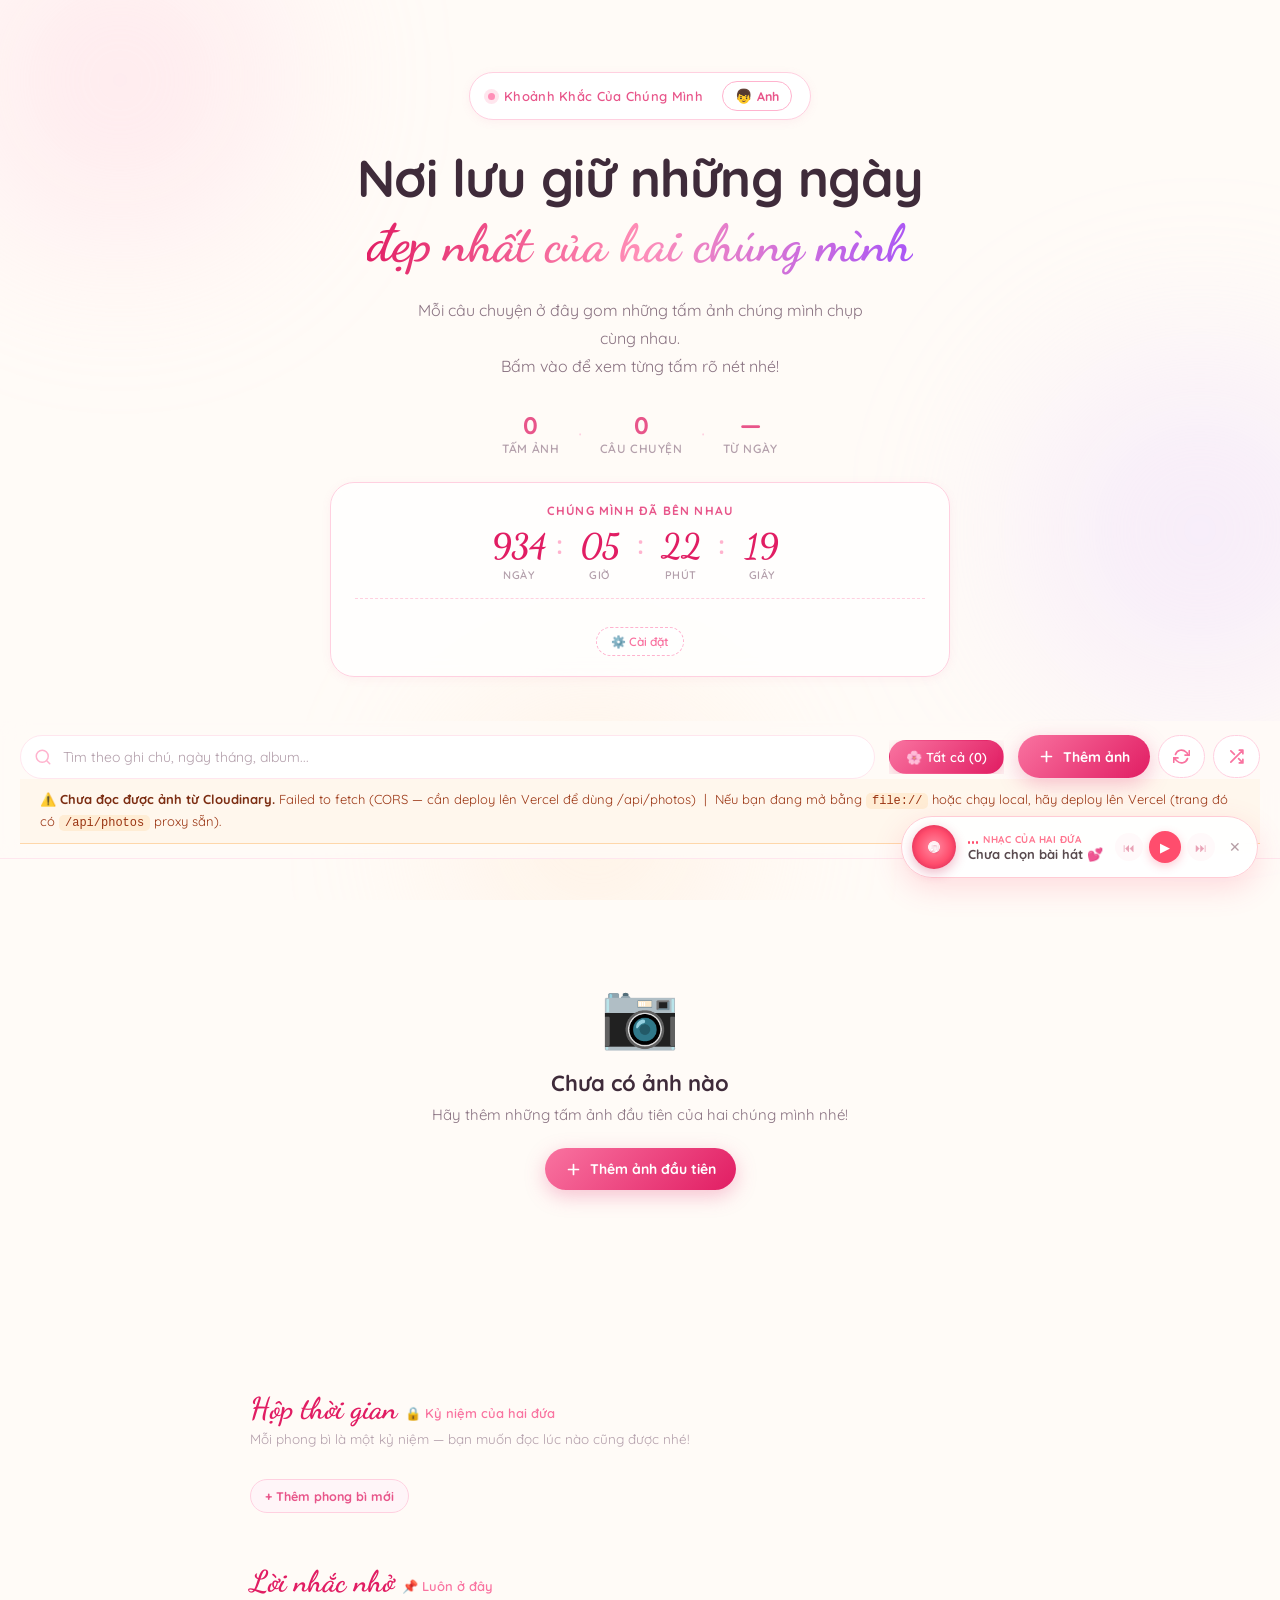
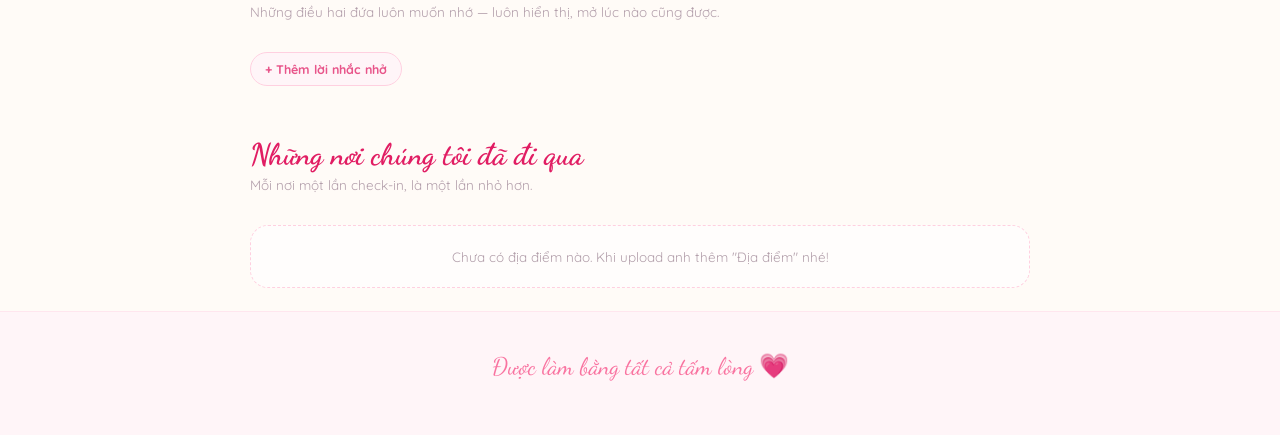
==== index.html @ 73cdc86f "fix: ten file tai anh an toan (bo dau /, giu duoi file) Co-authored-by: Cursor <cursoragent@cursor.c" ====
<!DOCTYPE html>
<html lang="vi">
<head>
  <meta charset="UTF-8">
  <meta name="viewport" content="width=device-width, initial-scale=1.0">
  <meta name="description" content="Góc nhỏ xinh của chúng mình - nơi lưu giữ những khoảnh khắc đẹp">
  <title>Khoảnh Khắc Của Chúng Mình 💕</title>

  <link rel="preconnect" href="https://fonts.googleapis.com">
  <link rel="preconnect" href="https://fonts.gstatic.com" crossorigin>
  <link href="https://fonts.googleapis.com/css2?family=Quicksand:wght@400;500;600;700&family=Dancing+Script:wght@500;700&display=swap" rel="stylesheet">

  <link rel="stylesheet" href="style.css">
  <link rel="icon" href="data:image/svg+xml,<svg xmlns='http://www.w3.org/2000/svg' viewBox='0 0 100 100'><text y='.9em' font-size='90'>💕</text></svg>">
</head>
<body>

  <!-- ======== CANH CONG KY NIEM (dang nhap) ======== -->
  <div id="loveGate" class="love-gate" hidden>
    <div class="gate-card">
      <div class="gate-hearts" aria-hidden="true"></div>

      <h2 class="gate-title">Thế Giới Của Hai Đứa</h2>
      <p class="gate-sub">Chỉ dành riêng cho Anh và Bé Yêu Thương Uyên</p>

      <div class="role-selector" id="gateRoles">
        <button type="button" class="role-btn active" data-role="Anh">
          <span class="role-emoji">&#128102;</span>
          Anh Yêu
        </button>
        <button type="button" class="role-btn" data-role="Bé Yêu">
          <span class="role-emoji">&#129528;</span>
          Bé Yêu
        </button>
      </div>

      <label class="gate-field">
        <span class="gate-label">Mật mã bí mật của chúng mình</span>
        <input type="password" id="gatePassword" class="gate-input" placeholder="Nhập mật mã..." autocomplete="off">
      </label>

      <div class="quiz-box">
        <p class="quiz-question" id="gateQuestion">Đang tải câu hỏi kỷ niệm...</p>
        <div class="quiz-options" id="gateOptions"></div>
      </div>

      <button type="button" class="gate-submit" id="gateSubmit">Mở Khóa Kỷ Niệm</button>
      <p class="gate-error" id="gateError"></p>
    </div>
  </div>

  <!-- ======== NỀN TRANG TRÍ ======== -->
  <div class="bg-decor" aria-hidden="true">
    <div class="blob blob-1"></div>
    <div class="blob blob-2"></div>
    <div class="blob blob-3"></div>
    <div class="hearts" id="hearts"></div>
  </div>

  <!-- ======== HEADER ======== -->
  <header class="hero">
    <div class="hero-inner">
      <div class="hero-badge">
        <span class="dot"></span>
        Khoảnh Khắc Của Chúng Mình
        <button class="role-switch" id="btnSwitchUser" type="button" title="Đổi người đang đăng nhập">
          <span class="role-switch-icon">&#128102;</span>
          <span class="role-switch-label">Anh</span>
        </button>
      </div>
      <h1 class="hero-title">
        Nơi lưu giữ những ngày<br>
        <span class="script">đẹp nhất của hai chúng mình</span>
      </h1>
    <p class="hero-sub" id="heroSub">
      Mỗi câu chuyện ở đây gom những tấm ảnh chúng mình chụp cùng nhau.<br>
      Bấm vào để xem từng tấm rõ nét nhé!
    </p>
      <div class="hero-stats">
        <div class="stat">
          <span class="stat-num" id="statPhotos">0</span>
          <span class="stat-label">tấm ảnh</span>
        </div>
        <div class="stat-sep">·</div>
        <div class="stat">
          <span class="stat-num" id="statAlbums">0</span>
          <span class="stat-label">album</span>
        </div>
        <div class="stat-sep">·</div>
        <div class="stat">
          <span class="stat-num" id="statSince">—</span>
          <span class="stat-label">từ ngày</span>
        </div>
      </div>

      <!-- ======== BO DEM NGAY YEU & DEM NGUOC ======== -->
      <div class="love-counter" id="loveCounter">
        <div class="counter-title">Chúng mình đã bên nhau</div>
        <div class="counter-units">
          <div class="cu"><span class="cu-num" id="cdDays">0</span><span class="cu-lab">ngày</span></div>
          <div class="cu-sep">:</div>
          <div class="cu"><span class="cu-num" id="cdHours">00</span><span class="cu-lab">giờ</span></div>
          <div class="cu-sep">:</div>
          <div class="cu"><span class="cu-num" id="cdMins">00</span><span class="cu-lab">phút</span></div>
          <div class="cu-sep">:</div>
          <div class="cu"><span class="cu-num" id="cdSecs">00</span><span class="cu-lab">giây</span></div>
        </div>
        <div class="countdown-row" id="countdownRow"></div>

        <button class="counter-settings" id="btnLoveSettings" type="button" title="Cài đặt ngày & lời nói">
          ⚙️ Cài đặt
        </button>
      </div>

      <!-- LỜI NÓI CỦA HAI ĐỨA -->
      <p class="love-note" id="loveNote" hidden></p>
    </div>
  </header>

  <!-- ======== THANH CÔNG CỤ ======== -->
  <div class="toolbar" id="toolbar">
    <div class="toolbar-inner">
      <div class="search-box">
        <svg viewBox="0 0 24 24" class="search-icon"><path d="M21 21l-4.35-4.35M19 11a8 8 0 1 1-16 0 8 8 0 0 1 16 0z"/></svg>
        <input type="search" id="searchInput" placeholder="Tìm theo ghi chú, ngày tháng, album..." autocomplete="off">
      </div>

      <div class="filters" id="filters"></div>

      <div class="toolbar-actions">
        <button class="btn btn-primary" id="btnUpload">
          <svg viewBox="0 0 24 24"><path d="M12 5v14M5 12h14"/></svg>
          Thêm ảnh
        </button>
        <button class="btn btn-ghost" id="btnRefresh" title="Quét lại ảnh từ Cloudinary">
          <svg viewBox="0 0 24 24"><path d="M23 4v6h-6M1 20v-6h6M3.51 9a9 9 0 0 1 14.85-3.36L23 10M1 14l4.64 4.36A9 9 0 0 0 20.49 15"/></svg>
        </button>
        <button class="btn btn-ghost" id="btnShuffle" title="Xem ngẫu nhiên">
          <svg viewBox="0 0 24 24"><path d="M16 3h5v5M4 20L21 3M21 16v5h-5M15 15l6 6M4 4l5 5"/></svg>
        </button>
      </div>
    </div>
  </div>

  <!-- ======== LƯỚI ẢNH ======== -->
  <main class="container">
    <!-- Danh sách câu chuyện (mỗi nhóm ảnh upload chung 1 lần) -->
    <div class="stories" id="stories"></div>

    <div class="gallery" id="gallery" hidden></div>

    <div class="empty" id="emptyState" hidden>
      <div class="empty-emoji">📷</div>
      <h3>Chưa có ảnh nào</h3>
      <p>Hãy thêm những tấm ảnh đầu tiên của hai chúng mình nhé!</p>
      <button class="btn btn-primary" onclick="document.getElementById('btnUpload').click()">
        <svg viewBox="0 0 24 24"><path d="M12 5v14M5 12h14"/></svg>
        Thêm ảnh đầu tiên
      </button>
    </div>

    <div class="no-result" id="noResult" hidden>
      <div class="empty-emoji">🔍</div>
      <h3>Không tìm thấy ảnh nào</h3>
      <p>Thử tìm với từ khóa khác nhé.</p>
    </div>

    <!-- Phân trang -->
    <div class="load-more-wrap" id="loadMoreWrap" hidden>
      <button class="btn btn-soft" id="btnLoadMore">Xem thêm ảnh</button>
    </div>
  </main>

  <!-- ======== MODAL XEM ALBUM / CÂU CHUYỆN ======== -->
  <!-- ======== HOP THOI GIAN (TIME CAPSULE) ======== -->
  <section class="capsule-section" id="capsuleSection">
    <h2 class="section-title">Hộp thời gian <span class="section-sub">&#128274; Kỷ niệm của hai đứa</span></h2>
    <p class="section-desc">Mỗi phong bì là một kỷ niệm — bạn muốn đọc lúc nào cũng được nhé!</p>
    <div class="capsule-grid" id="capsuleGrid"></div>
    <button class="btn btn-soft btn-sm" id="btnAddCapsule" type="button">+ Thêm phong bì mới</button>
  </section>

  <!-- ======== LOI NHAC NHO (LUON HIEN THI) ======== -->
  <section class="reminder-section" id="reminderSection">
    <h2 class="section-title">Lời nhắc nhở <span class="section-sub">&#128204; Luôn ở đây</span></h2>
    <p class="section-desc">Những điều hai đứa luôn muốn nhớ — luôn hiển thị, mở lúc nào cũng được.</p>
    <div class="reminder-grid" id="reminderGrid"></div>
    <button class="btn btn-soft btn-sm" id="btnAddReminder" type="button">+ Thêm lời nhắc nhở</button>
  </section>

  <!-- ======== DIA DIEM KY NIEM ======== -->
  <section class="places-section" id="placesSection">
    <h2 class="section-title">Những nơi chúng tôi đã đi qua <span class="section-sub" id="placesCount"></span></h2>
    <p class="section-desc">Mỗi nơi một lần check-in, là một lần nhỏ hơn.</p>
    <div class="places-grid" id="placesGrid"></div>
  </section>

  <!-- ======== MINI PLAYER NHAC KY NIEM ======== -->
  <div class="cute-player" id="cutePlayer">
    <!-- Đĩa than hồng pastel xoay tròn (bấm để mở rộng khi đang thu gọn) -->
    <div class="vinyl-disc" id="vinylDisc" role="button" tabindex="0" title="Mở trình phát nhạc">
      <span class="vinyl-note">&#9835;</span>
    </div>

    <div class="player-info">
      <div class="song-label">
        <span class="equalizer" id="eqBars" aria-hidden="true">
          <span></span><span></span><span></span>
        </span>
        <span id="albumTag">Nhạc của hai đứa</span>
      </div>
      <div class="song-title" id="songTitle">Chưa chọn bài hát 💕</div>
    </div>

    <div class="player-controls">
      <button class="ctrl-btn" id="btnPrevSong" type="button" title="Bài trước">&#9198;</button>
      <button class="ctrl-btn play-main" id="playPauseBtn" type="button" title="Phát / Tạm dừng">&#9654;</button>
      <button class="ctrl-btn" id="btnNextSong" type="button" title="Bài tiếp">&#9197;</button>
    </div>

    <button class="toggle-min-btn" id="btnMinimizePlayer" type="button" title="Thu gọn">&#10005;</button>
  </div>

  <audio id="bgMusic" loop preload="none" crossorigin="anonymous"></audio>

  <!-- YouTube IFrame Player (ẩn) để phát nhạc kỷ niệm -->
  <div id="ytPlayer" class="yt-player-hidden"></div>

  <div class="album-view" id="albumView" hidden>
    <div class="album-backdrop" data-close-album></div>

    <div class="album-panel" role="dialog" aria-modal="true" aria-labelledby="albumTitle">
      <header class="album-head">
        <div class="album-head-info">
          <h2 class="album-title" id="albumTitle">Album</h2>
          <div class="album-meta">
            <span id="albumCount">0 ảnh</span>
            <span class="dot-sep">•</span>
            <span id="albumDate"></span>
          </div>
        </div>

        <div class="album-head-actions">
          <button class="btn btn-soft btn-sm" id="btnAddToAlbum" type="button">➕ Thêm ảnh</button>
          <button class="btn btn-soft btn-sm" id="btnEditAlbum" type="button">✏️ Sửa thông tin</button>
          <button class="btn btn-danger btn-sm" id="btnDeleteAlbum" type="button">🗑 Xóa album</button>
          <button class="album-close" id="albumClose" aria-label="Đóng">
            <svg viewBox="0 0 24 24"><path d="M18 6L6 18M6 6l12 12"/></svg>
          </button>
        </div>
      </header>

      <!-- Form sửa thông tin album -->
      <div class="album-edit" id="albumEdit" hidden>
        <div class="album-edit-grid">
          <label class="field">
            <span class="field-label">Tên album</span>
            <input type="text" id="albumEditName" placeholder="VD: Hội An, Kỷ niệm...">
          </label>
          <label class="field">
            <span class="field-label">Ngày chụp</span>
            <input type="date" id="albumEditDate">
          </label>
                    <label class="field">
            <span class="field-label">Địa điểm</span>
            <input type="text" id="albumEditPlace" placeholder="VD: Quán mì cay, Bờ hồ...">
          </label>
          <label class="field field-wide">
            <span class="field-label">Ghi chú</span>
            <textarea id="albumEditNote" rows="2" placeholder="Câu chuyện của album này..."></textarea>
          </label>
          <label class="field field-wide">
            <span class="field-label">Nhạc kỷ niệm (link YouTube / Spotify)</span>
            <input type="url" id="albumEditMusic" placeholder="https://youtube.com/watch?v=...">
          </label>

        </div>
        <div class="album-edit-actions">
          <button class="btn btn-ghost btn-sm" id="btnCancelAlbumEdit" type="button">Hủy</button>
          <button class="btn btn-primary btn-sm" id="btnSaveAlbumEdit" type="button">💾 Lưu</button>
        </div>
      </div>

      <!-- Lưới ảnh trong album -->
      <div class="album-grid" id="albumGrid"></div>
    </div>
  </div>

  <!-- ======== LIGHTBOX ======== -->
  <div class="lightbox" id="lightbox" hidden>
    <button class="lb-close" id="lbClose" aria-label="Đóng">
      <svg viewBox="0 0 24 24"><path d="M18 6L6 18M6 6l12 12"/></svg>
    </button>
    <button class="lb-nav lb-prev" id="lbPrev" aria-label="Ảnh trước">
      <svg viewBox="0 0 24 24"><path d="M15 18l-6-6 6-6"/></svg>
    </button>
    <button class="lb-nav lb-next" id="lbNext" aria-label="Ảnh sau">
      <svg viewBox="0 0 24 24"><path d="M9 18l6-6-6-6"/></svg>
    </button>

    <figure class="lb-figure">
      <div class="lb-image-wrap">
        <img id="lbImage" src="" alt="">
        <div class="lb-spinner" id="lbSpinner"></div>
      </div>
      <figcaption class="lb-caption">
        <p id="lbNote" class="lb-note"></p>
        <div class="lb-meta">
          <span id="lbDate"></span>
          <span class="dot-sep">•</span>
          <span id="lbAlbum"></span>
        </div>
        <div class="lb-meta-extra" id="lbMeta" hidden></div>
        <div class="lb-reactions" id="lbReactions">
          <div class="react-btns">
            <button type="button" class="react-btn" data-react="&#10084;&#65039;">&#10084;&#65039;</button>
            <button type="button" class="react-btn" data-react="&#129392;">&#129392;</button>
            <button type="button" class="react-btn" data-react="&#128514;">&#128514;</button>
          </div>
          <div class="react-list" id="reactList"></div>
          <form class="react-form" id="reactForm">
            <input type="text" id="reactInput" class="react-input" placeholder="Mot loi hong nho cho ban..." maxlength="140">
            <button type="submit" class="react-send" aria-label="Gui">&#10148;</button>
          </form>
        </div>
<div class="lb-tools">
          <a id="lbDownload" class="btn btn-soft" download>⬇ Tải ảnh</a>
          <a id="lbShare" class="btn btn-soft" target="_blank" rel="noopener">🔗 Mở ảnh gốc</a>
          <button class="btn btn-danger" id="lbDelete" type="button">🗑 Xóa ảnh</button>
        </div>
      </figcaption>
    </figure>
  </div>

  <!-- ======== MODAL CAI DAT TINH YEU ======== -->
  <div class="modal" id="loveSettingsModal" hidden>
    <div class="modal-backdrop" data-close></div>
    <div class="modal-card">
      <button class="modal-close" id="loveSettingsClose" aria-label="Đóng">
        <svg viewBox="0 0 24 24"><path d="M18 6L6 18M6 6l12 12"/></svg>
      </button>

      <h2 class="modal-title">Cài đặt tình yêu 💕</h2>

      <label class="field field-wide">
        <span class="field-label">Ngày chúng mình bắt đầu</span>
        <input type="date" id="loveStartInput" value="2024-05-16">
      </label>

      <label class="field field-wide">
        <span class="field-label">Lời nói của chúng mình</span>
        <textarea id="loveNoteInput" rows="4" placeholder="Viết một câu thương nhớ cho hai đứa mình..."></textarea>
      </label>

      <div class="modal-actions">
        <button class="btn btn-ghost" id="btnCancelLoveSettings" type="button">Hủy</button>
        <button class="btn btn-primary" id="btnSaveLoveSettings" type="button">💾 Lưu</button>
      </div>
    </div>
  </div>

  <!-- ======== MODAL THÊM PHONG BÌ (TIME CAPSULE) ======== -->
  <div class="modal" id="capsuleModal" hidden>
    <div class="modal-backdrop" data-close></div>
    <div class="modal-card modal-card-capsule">
      <button class="modal-close" id="capsuleClose" aria-label="Đóng">
        <svg viewBox="0 0 24 24"><path d="M18 6L6 18M6 6l12 12"/></svg>
      </button>

      <div class="capsule-modal-head">
        <div class="capsule-modal-emoji" id="capsuleModalEmoji">💌</div>
        <h2 class="modal-title">Một kỷ niệm trong phong bì 💌</h2>
        <p class="capsule-modal-sub">
          Ghi lại một kỷ niệm, một lời nhắc dành cho nhau — bạn muốn đọc lúc nào cũng được.
        </p>
      </div>

      <div class="field">
        <span class="field-label">Biểu tượng phong bì</span>
        <div class="emoji-picker" id="capsuleEmojiPicker">
          <button type="button" class="emoji-opt active" data-emoji="💌">💌</button>
          <button type="button" class="emoji-opt" data-emoji="🔒">🔒</button>
          <button type="button" class="emoji-opt" data-emoji="🎁">🎁</button>
          <button type="button" class="emoji-opt" data-emoji="💌">💗</button>
          <button type="button" class="emoji-opt" data-emoji="🌸">🌸</button>
          <button type="button" class="emoji-opt" data-emoji="💍">💍</button>
          <button type="button" class="emoji-opt" data-emoji="📜">📜</button>
          <button type="button" class="emoji-opt" data-emoji="🕰️">🕰️</button>
        </div>
      </div>

      <label class="field field-wide">
        <span class="field-label">Tiêu đề phong bì</span>
        <input type="text" id="capsuleTitleInput" maxlength="60"
               placeholder="VD: Mở khi hai đứa giận nhau">
      </label>

      <label class="field field-wide">
        <span class="field-label">Ngày nào ta làm gì? (tùy chỉn)</span>
        <input type="date" id="capsuleDateInput">
        <span class="field-hint" id="capsuleDateHint"></span>
      </label>

      <label class="field field-wide">
        <span class="field-label">Lời nhắn bên trong</span>
        <textarea id="capsuleMessageInput" rows="5" maxlength="500"
                  placeholder="Anh ơi, khi đọc được dòng này thì... 💕"></textarea>
        <span class="field-hint">Có thể để trống nếu muốn giữ bí mật 💭</span>
      </label>

      <div class="modal-actions modal-actions-split">
        <button class="btn btn-danger btn-ghost-danger" id="btnDeleteCapsule" type="button" hidden>🗑 Xóa</button>
        <span class="modal-actions-right">
          <button class="btn btn-ghost" id="btnCancelCapsule" type="button">Hủy</button>
          <button class="btn btn-primary" id="btnSaveCapsule" type="button">💌 Gửi phong bì</button>
        </span>
      </div>
    </div>
  </div>

  <!-- ======== MODAL LOI NHAC NHO ======== -->
  <div class="modal" id="reminderModal" hidden>
    <div class="modal-backdrop" data-close></div>
    <div class="modal-card modal-card-capsule">
      <button class="modal-close" id="reminderClose" aria-label="Đóng">
        <svg viewBox="0 0 24 24"><path d="M18 6L6 18M6 6l12 12"/></svg>
      </button>

      <div class="capsule-modal-head">
        <div class="capsule-modal-emoji" id="reminderModalEmoji">&#128204;</div>
        <h2 class="modal-title">Ghi chú cho nhau &#128204;</h2>
        <p class="capsule-modal-sub">
          Một lời nhắc nhở luôn hiện thị trên trang, không cần đợi đến một ngày nào cả.
        </p>
      </div>

      <div class="field">
        <span class="field-label">Biểu tượng</span>
        <div class="emoji-picker" id="reminderEmojiPicker">
          <button type="button" class="emoji-opt active" data-emoji="&#128204;">&#128204;</button>
          <button type="button" class="emoji-opt" data-emoji="&#128161;">&#128161;</button>
          <button type="button" class="emoji-opt" data-emoji="&#128172;">&#128172;</button>
          <button type="button" class="emoji-opt" data-emoji="&#128153;">&#128153;</button>
          <button type="button" class="emoji-opt" data-emoji="&#127796;">&#127796;</button>
          <button type="button" class="emoji-opt" data-emoji="&#128176;">&#128176;</button>
          <button type="button" class="emoji-opt" data-emoji="&#127881;">&#127881;</button>
          <button type="button" class="emoji-opt" data-emoji="&#10084;&#65039;">&#10084;&#65039;</button>
        </div>
      </div>

      <label class="field field-wide">
        <span class="field-label">Tiêu đề</span>
        <input type="text" id="reminderTitleInput" maxlength="60"
               placeholder="VD: Nhớ mua hoa cho Bé Yêu">
      </label>

      <label class="field field-wide">
        <span class="field-label">Ngày nào ta làm gì (không bắt buộc)</span>
        <input type="date" id="reminderDateInput">
        <span class="field-hint">Để trống nếu chưa biết những ngày nào</span>
      </label>

      <label class="field field-wide">
        <span class="field-label">Nội dung lời nhắc</span>
        <textarea id="reminderTextInput" rows="4" maxlength="400"
                  placeholder="Nhớ uống nước nhiều mối ngày nha anh..."></textarea>
      </label>

      <div class="modal-actions modal-actions-split">
        <button class="btn btn-danger btn-ghost-danger" id="btnDeleteReminder" type="button" hidden>🗑 Xóa</button>
        <span class="modal-actions-right">
          <button class="btn btn-ghost" id="btnCancelReminder" type="button">Hủy</button>
          <button class="btn btn-primary" id="btnSaveReminder" type="button">&#128190; Lưu lời nhắc</button>
        </span>
      </div>
    </div>
  </div>

  <!-- ======== MODAL THÊM ẢNH ======== -->
  <div class="modal" id="uploadModal" hidden>
    <div class="modal-backdrop" data-close></div>
    <div class="modal-card">
      <button class="modal-close" id="modalClose" aria-label="Đóng">
        <svg viewBox="0 0 24 24"><path d="M18 6L6 18M6 6l12 12"/></svg>
      </button>

      <h2 class="modal-title">Thêm ảnh mới 💕</h2>

      <!-- Bước 1: chọn file -->
      <div class="dropzone" id="dropzone">
        <div class="dz-icon">🌸</div>
        <p class="dz-title">Kéo thả ảnh vào đây</p>
        <p class="dz-sub">hoặc</p>
        <button class="btn btn-soft" id="btnPick">Chọn ảnh từ máy</button>
        <p class="dz-hint">JPG · PNG · WEBP · GIF — tối đa 10MB mỗi ảnh</p>
        <input type="file" id="fileInput" accept="image/*" multiple hidden>
      </div>

      <!-- Bước 2: điền thông tin -->
      <div class="upload-form" id="uploadForm" hidden>
        <label class="field">
          <span class="field-label">Ghi chú cho tấm ảnh</span>
          <textarea id="noteInput" rows="3" placeholder="VD: Ngày đầu tiên đi ăn mì cay cùng nhau 🥟"></textarea>
        </label>

        <label class="field">
          <span class="field-label">Ngày chụp</span>
          <input type="date" id="dateInput">
        </label>

        <label class="field">
          <span class="field-label">Album</span>
          <input type="text" id="albumInput" list="albumList" placeholder="VD: Kỷ niệm, Du lịch Hội An...">
          <datalist id="albumList"></datalist>
        <label class="field">
          <span class="field-label">Album</span>
          <input type="text" id="albumInput" list="albumList" placeholder="VD: Kỷ niệm, Du lịch Hội An...">
          <datalist id="albumList"></datalist>
        </label>

        <label class="field">
          <span class="field-label">Địa điểm</span>
          <input type="text" id="placeInput" list="placeList" placeholder="VD: Quán mì cay Sasin, Bờ hồ...">
          <datalist id="placeList"></datalist>
        </label>

        <label class="field">
          <span class="field-label">Người đăng</span>
          <div class="author-picker" id="authorPicker">
            <button type="button" class="author-btn active" data-author="Anh">👦 Anh đăng</button>
            <button type="button" class="author-btn" data-author="Bé Yêu">🧸 Bé Yêu đăng</button>
          </div>
        </label>

        <label class="field field-wide">
          <span class="field-label">Nhạc kỷ niệm (link YouTube / Spotify)</span>
          <input type="text" id="musicInput" placeholder="VD: https://www.youtube.com/watch?v=...">
        </label>


        </label>

        <!-- Cấu hình Cloudinary (chỉ hiện khi chưa cấu hình) -->
        <div class="cloud-setup" id="cloudSetup" hidden>
          <div class="cloud-setup-head">
            <span class="cloud-setup-icon">☁️</span>
            <div>
              <strong>Cấu hình Cloudinary</strong>
              <p>Lấy Cloud Name tại Cloudinary → Settings → API Keys</p>
            </div>
          </div>
          <div class="cloud-setup-row">
            <input type="text" id="cloudNameInput" placeholder="Cloud Name (vd: dxyz12345)">
            <button class="btn btn-soft" id="btnSaveCloud">Lưu</button>
          </div>

          <div class="cloud-keys">
            <input type="text" id="apiKeyInput" placeholder="API Key (để đọc ảnh sau khi reload)">
            <input type="password" id="apiSecretInput" placeholder="API Secret">
            <button class="btn btn-soft" id="btnSaveKeys">Lưu</button>
          </div>

          <p class="cloud-setup-note">
            <b>Cloud Name</b> để upload ảnh. <b>API Key + Secret</b> để web đọc lại danh sách ảnh
            sau khi tải lại trang — nếu không có, ảnh đã upload sẽ không hiện lại.<br>
            Lấy tất cả 3 giá trị tại <b>Cloudinary → Settings → API Keys</b>.
          </p>

          <button class="btn btn-soft btn-block" id="btnUseDefaultCloud" type="button">
            ⚡ Dùng cấu hình có sẵn trong data/config.json
          </button>
        </div>

        <div class="preview-row" id="previewRow"></div>

        <div class="modal-actions">
          <button class="btn btn-ghost" id="btnCancelUpload">Hủy</button>
          <button class="btn btn-primary" id="btnDoUpload">
            <span id="uploadBtnText">Tải lên</span>
          </button>
        </div>
      </div>
    </div>
  </div>

  <!-- ======== TOAST ======== -->
  <div class="toast-wrap" id="toastWrap"></div>

  <footer class="footer">
    <p>Được làm bằng tất cả tấm lòng 💗</p>
    <p class="footer-sub" id="footerSub"></p>
  </footer>

  <script src="features.js?v=13"></script>
  <script src="app.js?v=14"></script>
</body>
</html>
---- style.css ----
/* ==========================================================
   Khoảnh Khắc Của Chúng Mình — Stylesheet
   ========================================================== */

:root {
  --pink-50:  #fff5f8;
  --pink-100: #ffe6ee;
  --pink-200: #ffd0e0;
  --pink-300: #ffb3ce;
  --pink-400: #ff8fb8;
  --pink-500: #f973a0;
  --pink-600: #e8558a;
  --rose:     #e11d63;

  --purple-200: #e9d5ff;
  --purple-400: #c084fc;
  --purple-500: #a855f7;

  --cream:    #fffbf7;
  --ink:      #3f2b3a;
  --ink-soft: #8a7382;
  --ink-mute: #b39fab;

  --white: #ffffff;
  --shadow-sm: 0 2px 10px rgba(226, 100, 150, .08);
  --shadow-md: 0 8px 30px rgba(226, 100, 150, .14);
  --shadow-lg: 0 20px 60px rgba(226, 100, 150, .22);

  --radius-sm: 12px;
  --radius-md: 18px;
  --radius-lg: 28px;
  --radius-xl: 36px;

  --font-body: 'Quicksand', -apple-system, BlinkMacSystemFont, 'Segoe UI', sans-serif;
  --font-script: 'Dancing Script', cursive;
}

* { box-sizing: border-box; }

html { scroll-behavior: smooth; }

body {
  margin: 0;
  min-height: 100vh;
  font-family: var(--font-body);
  color: var(--ink);
  background: var(--cream);
  overflow-x: hidden;
  -webkit-font-smoothing: antialiased;
}

img { display: block; max-width: 100%; }

button, input, textarea {
  font-family: inherit;
  font-size: inherit;
  color: inherit;
}

[hidden] { display: none !important; }

/* ==========================================================
   NỀN TRANG TRÍ
   ========================================================== */

.bg-decor {
  position: fixed;
  inset: 0;
  z-index: -1;
  overflow: hidden;
  pointer-events: none;
}

.blob {
  position: absolute;
  border-radius: 50%;
  filter: blur(70px);
  opacity: .5;
}

.blob-1 {
  width: 480px; height: 480px;
  top: -160px; left: -120px;
  background: radial-gradient(circle, #ffd0e0, transparent 70%);
  animation: float1 18s ease-in-out infinite;
}

.blob-2 {
  width: 520px; height: 520px;
  top: 30%; right: -180px;
  background: radial-gradient(circle, #e9d5ff, transparent 70%);
  animation: float2 22s ease-in-out infinite;
}

.blob-3 {
  width: 420px; height: 420px;
  bottom: -140px; left: 30%;
  background: radial-gradient(circle, #ffe6cc, transparent 70%);
  animation: float3 20s ease-in-out infinite;
}

@keyframes float1 {
  0%, 100% { transform: translate(0, 0) scale(1); }
  50%      { transform: translate(60px, 40px) scale(1.12); }
}

@keyframes float2 {
  0%, 100% { transform: translate(0, 0) scale(1); }
  50%      { transform: translate(-70px, -50px) scale(1.08); }
}

@keyframes float3 {
  0%, 100% { transform: translate(0, 0) scale(1); }
  50%      { transform: translate(40px, -60px) scale(1.1); }
}

/* Trái tim bay */
.hearts {
  position: absolute;
  inset: 0;
}

.heart {
  position: absolute;
  bottom: -40px;
  font-size: 18px;
  opacity: 0;
  animation: floatUp linear infinite;
  will-change: transform, opacity;
}

@keyframes floatUp {
  0%   { opacity: 0; transform: translateY(0) scale(.6) rotate(0deg); }
  10%  { opacity: .8; }
  85%  { opacity: .6; }
  100% { opacity: 0; transform: translateY(-105vh) scale(1.15) rotate(20deg); }
}

/* ==========================================================
   HERO
   ========================================================== */

.hero {
  padding: 72px 20px 44px;
  text-align: center;
}

.hero-inner {
  max-width: 720px;
  margin: 0 auto;
}

.hero-badge {
  display: inline-flex;
  align-items: center;
  gap: 9px;
  padding: 8px 18px;
  border-radius: 999px;
  background: var(--white);
  border: 1px solid var(--pink-200);
  box-shadow: var(--shadow-sm);
  font-size: 13px;
  font-weight: 600;
  color: var(--pink-600);
  letter-spacing: .3px;
}

.hero-badge .dot {
  width: 7px; height: 7px;
  border-radius: 50%;
  background: var(--pink-400);
  box-shadow: 0 0 0 4px var(--pink-100);
  animation: pulse 2.2s ease-in-out infinite;
}

@keyframes pulse {
  0%, 100% { box-shadow: 0 0 0 4px var(--pink-100); }
  50%      { box-shadow: 0 0 0 8px var(--pink-50); }
}

.hero-title {
  margin: 26px 0 0;
  font-size: clamp(30px, 6vw, 52px);
  font-weight: 700;
  line-height: 1.22;
  color: var(--ink);
  letter-spacing: -.5px;
}

.hero-title .script {
  font-family: var(--font-script);
  background: linear-gradient(100deg, var(--rose), var(--pink-400), var(--purple-500));
  -webkit-background-clip: text;
  background-clip: text;
  color: transparent;
  font-weight: 700;
}

.hero-sub {
  margin: 20px auto 0;
  max-width: 460px;
  font-size: 16px;
  line-height: 1.75;
  color: var(--ink-soft);
}

.hero-stats {
  margin-top: 30px;
  display: flex;
  align-items: center;
  justify-content: center;
  gap: 18px;
  flex-wrap: wrap;
}

.stat {
  display: flex;
  flex-direction: column;
  align-items: center;
  gap: 1px;
}

.stat-num {
  font-size: 24px;
  font-weight: 700;
  color: var(--pink-600);
  font-variant-numeric: tabular-nums;
}

.stat-label {
  font-size: 12px;
  color: var(--ink-mute);
  font-weight: 600;
  text-transform: uppercase;
  letter-spacing: .6px;
}

.stat-sep { color: var(--pink-200); font-size: 22px; }

/* ==========================================================
   TOOLBAR
   ========================================================== */

.toolbar {
  position: sticky;
  top: 0;
  z-index: 40;
  padding: 14px 20px;
  background: rgba(255, 251, 247, .82);
  backdrop-filter: blur(14px);
  -webkit-backdrop-filter: blur(14px);
  border-bottom: 1px solid var(--pink-100);
}

.toolbar-inner {
  max-width: 1240px;
  margin: 0 auto;
  display: flex;
  align-items: center;
  gap: 14px;
  flex-wrap: wrap;
}

.search-box {
  position: relative;
  flex: 1 1 260px;
  min-width: 220px;
}

.search-icon {
  position: absolute;
  left: 14px; top: 50%;
  transform: translateY(-50%);
  width: 18px; height: 18px;
  fill: none;
  stroke: var(--pink-300);
  stroke-width: 2;
  stroke-linecap: round;
  pointer-events: none;
}

.search-box input {
  width: 100%;
  padding: 12px 16px 12px 42px;
  border: 1.5px solid var(--pink-100);
  border-radius: 999px;
  background: var(--white);
  outline: none;
  transition: border-color .2s, box-shadow .2s;
  font-size: 14px;
}

.search-box input::placeholder { color: var(--ink-mute); }

.search-box input:focus {
  border-color: var(--pink-300);
  box-shadow: 0 0 0 4px var(--pink-50);
}

.filters {
  display: flex;
  gap: 8px;
  overflow-x: auto;
  scrollbar-width: none;
  max-width: 100%;
}

.filters::-webkit-scrollbar { display: none; }

.chip {
  flex: 0 0 auto;
  padding: 8px 16px;
  border-radius: 999px;
  border: 1.5px solid var(--pink-100);
  background: var(--white);
  color: var(--ink-soft);
  font-size: 13px;
  font-weight: 600;
  cursor: pointer;
  transition: all .2s;
  white-space: nowrap;
}

.chip:hover {
  border-color: var(--pink-300);
  color: var(--pink-600);
  transform: translateY(-1px);
}

.chip.active {
  background: linear-gradient(135deg, var(--pink-500), var(--rose));
  border-color: transparent;
  color: var(--white);
  box-shadow: 0 4px 14px rgba(233, 85, 138, .35);
}

.toolbar-actions {
  display: flex;
  gap: 8px;
  margin-left: auto;
}

/* ==========================================================
   BUTTONS
   ========================================================== */

.btn {
  display: inline-flex;
  align-items: center;
  justify-content: center;
  gap: 8px;
  padding: 12px 20px;
  border: none;
  border-radius: 999px;
  font-size: 14px;
  font-weight: 700;
  cursor: pointer;
  text-decoration: none;
  transition: transform .18s, box-shadow .18s, opacity .18s;
  white-space: nowrap;
}

.btn svg {
  width: 17px; height: 17px;
  fill: none;
  stroke: currentColor;
  stroke-width: 2.4;
  stroke-linecap: round;
  stroke-linejoin: round;
}

.btn:active { transform: scale(.96); }

.btn:disabled { opacity: .5; cursor: not-allowed; }

.btn-primary {
  background: linear-gradient(135deg, var(--pink-500), var(--rose));
  color: var(--white);
  box-shadow: 0 6px 20px rgba(233, 85, 138, .35);
}

.btn-primary:hover:not(:disabled) {
  transform: translateY(-2px);
  box-shadow: 0 10px 26px rgba(233, 85, 138, .45);
}

.btn-soft {
  background: var(--pink-50);
  color: var(--pink-600);
  border: 1.5px solid var(--pink-200);
}

.btn-soft:hover:not(:disabled) {
  background: var(--pink-100);
  transform: translateY(-1px);
}

.btn-ghost {
  background: var(--white);
  color: var(--pink-500);
  border: 1.5px solid var(--pink-200);
  padding: 12px 14px;
}

.btn-ghost:hover { background: var(--pink-50); }

/* ---------- Cảnh báo Cloudinary ---------- */

.cloud-status {
  max-width: 1240px;
  margin: 0 auto;
  padding: 10px 20px;
  background: #fff7ed;
  border-bottom: 1px solid #fed7aa;
  color: #9a3412;
  font-size: 13px;
  line-height: 1.6;
}

.cloud-status code {
  background: #ffedd5;
  padding: 1px 6px;
  border-radius: 5px;
  font-size: 12px;
}

.cloud-status b { color: #7c2d12; }

/* ---------- Thanh đồng bộ ảnh ---------- */

.btn-sm {
  padding: 8px 14px;
  font-size: 12.5px;
}

.btn-sm svg { width: 15px; height: 15px; }

/* ==========================================================
   GALLERY GRID
   ========================================================== */

.container {
  max-width: 1240px;
  margin: 0 auto;
  padding: 34px 20px 80px;
}

/* ==========================================================
   TIMELINE ZIGZAG — album xếp xen kẽ trái/phải, nối bằng đường nét đứt
   ========================================================== */

.stories {
  position: relative;
  max-width: 820px;
  margin: 0 auto;
  padding: 20px 0 60px;
}

/* --- Đường nét đứt uốn lượn (vẽ bằng SVG, đặt trong .timeline-svg) --- */
.timeline-svg {
  position: absolute;
  inset: 0;
  width: 100%;
  height: 100%;
  pointer-events: none;
  z-index: 0;
  overflow: visible;
}

.timeline-path {
  fill: none;
  stroke: var(--pink-300);
  stroke-width: 2.5;
  stroke-linecap: round;
  stroke-dasharray: 7 9;
  animation: dashFlow 24s linear infinite;
}

@keyframes dashFlow {
  to { stroke-dashoffset: -160; }
}

/* --- Mỗi hàng = 1 album --- */
.story-row {
  position: relative;
  z-index: 1;
  display: flex;
  align-items: center;
  margin-bottom: 42px;
}

/* Album lẻ → ảnh bên phải, mô tả bên trái.
   Dùng class .odd/.even do JS gán để không bị ảnh hưởng bởi các element khác. */
.story-row.odd { flex-direction: row-reverse; }

/* --- Thẻ album kiểu Polaroid --- */
.story {
  position: relative;
  width: 176px;
  flex-shrink: 0;
  border-radius: 12px;
  background: var(--white);
  padding: 11px 11px 30px;
  box-shadow: 0 10px 25px rgba(236, 72, 153, .14);
  cursor: pointer;
  transition: transform .35s cubic-bezier(.2, .8, .3, 1), box-shadow .35s;
  animation: fadeUp .5s backwards;
  outline: none;
  transform: rotate(-2.5deg);
}

.story-row.odd .story { transform: rotate(2.5deg); }

.story:hover {
  transform: rotate(0deg) translateY(-6px) scale(1.05);
  box-shadow: 0 18px 38px rgba(236, 72, 153, .24);
}

.story:focus-visible {
  box-shadow: 0 0 0 3px var(--pink-400);
}

/* Ảnh bìa trong thẻ */
.story-cover {
  position: relative;
  width: 100%;
  height: 154px;
  border-radius: 8px;
  overflow: hidden;
  background: var(--pink-50);
}

.story-cover img {
  width: 100%;
  height: 100%;
  object-fit: cover;
  display: block;
  transition: transform .5s cubic-bezier(.2, .8, .3, 1);
}

.story:hover .story-cover img { transform: scale(1.08); }

/* Số ảnh ở góc phải */
.story-badge {
  position: absolute;
  top: -10px;
  right: -10px;
  min-width: 30px;
  height: 30px;
  padding: 0 8px;
  border-radius: 15px;
  background: linear-gradient(135deg, #ff4d6d, #e11d63);
  color: #fff;
  font-size: 12px;
  font-weight: 700;
  display: flex;
  align-items: center;
  justify-content: center;
  box-shadow: 0 3px 8px rgba(255, 77, 109, .4);
  border: 2.5px solid var(--white);
  z-index: 3;
}

/* Dấu "+" nhỏ ở góc */
.story-plus {
  position: absolute;
  bottom: -11px;
  left: 50%;
  transform: translateX(-50%);
  width: 24px;
  height: 24px;
  border-radius: 50%;
  background: var(--white);
  color: var(--pink-500);
  border: 2px solid var(--pink-300);
  display: flex;
  align-items: center;
  justify-content: center;
  font-size: 15px;
  font-weight: 700;
  line-height: 1;
  box-shadow: var(--shadow-sm);
  z-index: 3;
  pointer-events: none;
}

/* --- Thông tin album (bên đối diện thẻ) --- */
.story-info {
  flex: 1;
  min-width: 0;
  padding: 0 26px;
  animation: fadeUp .6s backwards;
}

.story-title {
  margin: 0 0 6px;
  font-size: 26px;
  font-weight: 700;
  color: var(--rose);
  font-family: var(--font-script);
  line-height: 1.25;
}

.story-sub {
  display: flex;
  align-items: center;
  gap: 7px;
  font-size: 12.5px;
  color: var(--pink-600);
  font-weight: 600;
  margin-bottom: 8px;
}

.story-note {
  margin: 0;
  font-size: 13.5px;
  line-height: 1.7;
  color: var(--ink-mute);
  display: -webkit-box;
  -webkit-line-clamp: 3;
  -webkit-box-orient: vertical;
  overflow: hidden;
}

/* --- Nút thêm album ở cuối timeline --- */
.story-add {
  display: flex;
  flex-direction: column;
  align-items: center;
  gap: 9px;
  width: 152px;
  padding: 26px 0;
  border: 2.5px dashed var(--pink-300);
  border-radius: 18px;
  background: rgba(255, 255, 255, .6);
  color: var(--pink-600);
  font-weight: 700;
  font-size: 13.5px;
  cursor: pointer;
  transition: all .3s;
  animation: fadeUp .5s backwards;
}

.story-add:hover {
  background: var(--white);
  border-color: var(--pink-500);
  transform: translateY(-5px);
  box-shadow: var(--shadow-sm);
}

.story-add-icon {
  width: 42px;
  height: 42px;
  border-radius: 50%;
  background: var(--pink-100);
  display: flex;
  align-items: center;
  justify-content: center;
  font-size: 24px;
  color: var(--pink-500);
}

/* ==========================================================
   ALBUM VIEW (modal xem nhóm ảnh)
   ========================================================== */

.album-view {
  position: fixed;
  inset: 0;
  z-index: 500;
  display: flex;
  align-items: center;
  justify-content: center;
  padding: 24px;
}

.album-view[hidden] { display: none; }

.album-backdrop {
  position: absolute;
  inset: 0;
  background: rgba(40, 25, 50, .55);
  backdrop-filter: blur(6px);
  animation: fadeIn .2s ease;
}

.album-panel {
  position: relative;
  z-index: 1;
  width: 100%;
  max-width: 1000px;
  max-height: 88vh;
  background: var(--white);
  border-radius: 24px;
  box-shadow: 0 30px 80px rgba(0, 0, 0, .3);
  display: flex;
  flex-direction: column;
  overflow: hidden;
  animation: popIn .28s cubic-bezier(.34, 1.56, .64, 1);
}

.album-head {
  display: flex;
  align-items: flex-start;
  justify-content: space-between;
  gap: 16px;
  padding: 20px 24px 16px;
  border-bottom: 1.5px solid var(--pink-100);
  flex-shrink: 0;
}

.album-title {
  margin: 0 0 4px;
  font-family: 'Dancing Script', cursive;
  font-size: 30px;
  color: var(--pink-600);
  line-height: 1.2;
}

.album-meta {
  display: flex;
  align-items: center;
  gap: 7px;
  font-size: 12.5px;
  color: var(--ink-mute);
}

.album-head-actions {
  display: flex;
  align-items: center;
  gap: 8px;
  flex-wrap: wrap;
}

.album-close {
  width: 38px;
  height: 38px;
  border: none;
  border-radius: 50%;
  background: var(--pink-50);
  color: var(--pink-600);
  cursor: pointer;
  display: flex;
  align-items: center;
  justify-content: center;
  flex-shrink: 0;
  transition: background .2s;
}

.album-close:hover { background: var(--pink-100); }

.album-close svg {
  width: 20px;
  height: 20px;
  fill: none;
  stroke: currentColor;
  stroke-width: 2.2;
  stroke-linecap: round;
}

/* --- Form sửa thông tin --- */
.album-edit {
  padding: 16px 24px;
  background: var(--pink-50);
  border-bottom: 1.5px solid var(--pink-100);
  flex-shrink: 0;
  animation: fadeIn .2s ease;
}

.album-edit[hidden] { display: none; }

.album-edit-grid {
  display: grid;
  grid-template-columns: 1fr 1fr;
  gap: 12px;
}

.field-wide { grid-column: 1 / -1; }

.album-edit-actions {
  display: flex;
  gap: 8px;
  justify-content: flex-end;
  margin-top: 12px;
}

/* --- Lưới ảnh trong album --- */
/* --- Lưới ảnh Masonry (so le như Pinterest, giữ tỉ lệ ảnh) --- */
.album-grid {
  columns: 4 150px;
  column-gap: 12px;
  padding: 20px 24px 26px;
  overflow-y: auto;
}

.album-cell {
  position: relative;
  margin: 0 0 12px;
  break-inside: avoid;
  -webkit-column-break-inside: avoid;
  page-break-inside: avoid;
  overflow: hidden;
  border-radius: 14px;
  background: var(--pink-50);
  cursor: zoom-in;
  animation: fadeUp .4s backwards;
  transition: transform .3s, box-shadow .3s;
  line-height: 0;
}

.album-cell:hover {
  transform: translateY(-4px) scale(1.02);
  box-shadow: var(--shadow-lg);
  z-index: 2;
}

.album-cell img {
  width: 100%;
  height: auto;
  display: block;
  border-radius: 14px;
}

/* Chú thích chỉ hiện khi hover — không đè tên file lên ảnh */
.album-cell figcaption {
  position: absolute;
  left: 0;
  right: 0;
  bottom: 0;
  padding: 24px 12px 10px;
  background: linear-gradient(to top, rgba(40, 25, 50, .88), transparent);
  color: #fff;
  font-size: 11.5px;
  line-height: 1.45;
  opacity: 0;
  transition: opacity .28s ease;
  pointer-events: none;
}

.album-cell:hover figcaption { opacity: 1; }

/* Nút "đặt làm bìa" — chỉ hiện khi hover */
.album-cell-cover {
  position: absolute;
  top: 8px;
  right: 8px;
  padding: 5px 10px;
  border-radius: 999px;
  background: rgba(255, 255, 255, .92);
  color: var(--rose);
  border: 1.5px solid var(--pink-300);
  font-size: 11px;
  font-weight: 700;
  cursor: pointer;
  opacity: 0;
  transition: opacity .25s ease, transform .25s ease;
  z-index: 3;
  box-shadow: var(--shadow-sm);
  font-family: var(--font-body);
}

.album-cell:hover .album-cell-cover {
  opacity: 1;
  transform: translateY(-2px);
}

.album-cell-cover:hover:not(:disabled) {
  background: var(--rose);
  color: #fff;
  border-color: var(--rose);
}

.album-cell-cover:disabled { opacity: .6; cursor: wait; }

/* Tag "Bìa" cho ảnh đang là ảnh bìa */
.album-cell-tag {
  position: absolute;
  top: 8px;
  left: 8px;
  padding: 4px 9px;
  border-radius: 999px;
  background: linear-gradient(135deg, #ff4d6d, #e11d63);
  color: #fff;
  font-size: 10.5px;
  font-weight: 700;
  z-index: 3;
  box-shadow: 0 3px 8px rgba(255, 77, 109, .4);
  pointer-events: none;
}

.album-cell.is-cover { box-shadow: 0 0 0 3px var(--pink-400); }

/* Responsive */
@media (max-width: 720px) {
  .stories { max-width: 100%; padding: 10px 0 40px; }
  .story-row { margin-bottom: 30px; }
  .story-row.odd { flex-direction: row-reverse; }
  .story { width: 130px; padding: 8px 8px 24px; border-radius: 10px; }
  .story-cover { height: 112px; border-radius: 6px; }
  .story-badge { min-width: 24px; height: 24px; font-size: 10.5px; top: -8px; right: -8px; }
  .story-plus { width: 22px; height: 22px; font-size: 14px; bottom: -9px; }
  .story-info { padding: 0 14px; }
  .story-title { font-size: 19px; }
  .story-note { font-size: 11.5px; -webkit-line-clamp: 2; }
  .story-sub { font-size: 11px; }
  .story-add { width: 108px; padding: 18px 0; font-size: 12px; }
  .story-add-icon { width: 34px; height: 34px; font-size: 19px; }

  .album-view { padding: 0; }
  .album-panel { max-width: 100%; max-height: 100%; height: 100%; border-radius: 0; }
  .album-head { padding: 16px 18px 12px; flex-direction: column; }
  .album-head-actions { width: 100%; }
  .album-grid {
    columns: 2 110px;
    column-gap: 10px;
    padding: 16px 18px 22px;
  }
  .album-edit-grid { grid-template-columns: 1fr; }
  .album-title { font-size: 25px; }
}

.gallery {
  display: grid;
  grid-template-columns: repeat(auto-fill, minmax(250px, 1fr));
  gap: 20px;
}

.card {
  position: relative;
  border-radius: var(--radius-lg);
  overflow: hidden;
  background: var(--white);
  box-shadow: var(--shadow-sm);
  cursor: zoom-in;
  aspect-ratio: 4 / 5;
  transition: transform .35s cubic-bezier(.2, .8, .3, 1), box-shadow .35s;
  animation: fadeUp .5s backwards;
}

@keyframes fadeUp {
  from { opacity: 0; transform: translateY(22px); }
  to   { opacity: 1; transform: translateY(0); }
}

.card:hover {
  transform: translateY(-6px) scale(1.015);
  box-shadow: var(--shadow-lg);
  z-index: 2;
}

.card-img {
  width: 100%;
  height: 100%;
  object-fit: cover;
  transition: transform .6s cubic-bezier(.2, .8, .3, 1);
  background: linear-gradient(135deg, var(--pink-50), var(--pink-100));
}

.card:hover .card-img { transform: scale(1.08); }

/* Ảnh đã bị xóa trên Cloudinary (URL 404) */
.card-img-missing { display: none; }

.card-missing {
  position: absolute;
  inset: 0;
  display: flex;
  flex-direction: column;
  align-items: center;
  justify-content: center;
  gap: 6px;
  background: repeating-linear-gradient(
    45deg,
    var(--pink-50),
    var(--pink-50) 12px,
    var(--pink-100) 12px,
    var(--pink-100) 24px
  );
  color: var(--pink-600);
  text-align: center;
  padding: 12px;
}

.card-missing span { font-size: 34px; opacity: .6; }
.card-missing small { font-size: 12px; font-weight: 700; letter-spacing: .5px; }
.card-missing-note {
  font-size: 11px !important;
  font-weight: 400 !important;
  color: var(--ink-mute) !important;
  opacity: .8;
}

.card-overlay {
  position: absolute;
  inset: 0;
  background: linear-gradient(to top,
    rgba(63, 43, 58, .82) 0%,
    rgba(63, 43, 58, .35) 35%,
    rgba(63, 43, 58, 0) 65%);
  opacity: 0;
  transition: opacity .3s;
  display: flex;
  flex-direction: column;
  justify-content: flex-end;
  padding: 18px;
  color: var(--white);
}

.card:hover .card-overlay { opacity: 1; }

.card-note {
  font-size: 14px;
  font-weight: 600;
  line-height: 1.5;
  margin: 0 0 8px;
  display: -webkit-box;
  -webkit-line-clamp: 3;
  -webkit-box-orient: vertical;
  overflow: hidden;
}

.card-meta {
  display: flex;
  align-items: center;
  gap: 8px;
  font-size: 11.5px;
  font-weight: 600;
  opacity: .9;
}

.card-meta .sep { opacity: .5; }

.card-badge {
  position: absolute;
  top: 14px; left: 14px;
  padding: 5px 12px;
  border-radius: 999px;
  background: rgba(255, 255, 255, .92);
  backdrop-filter: blur(8px);
  color: var(--pink-600);
  font-size: 11px;
  font-weight: 700;
  box-shadow: var(--shadow-sm);
}

/* ==========================================================
   EMPTY / NO RESULT
   ========================================================== */

.empty, .no-result {
  text-align: center;
  padding: 80px 20px;
  animation: fadeUp .5s backwards;
}

.empty-emoji {
  font-size: 64px;
  margin-bottom: 16px;
  animation: bob 3s ease-in-out infinite;
}

@keyframes bob {
  0%, 100% { transform: translateY(0) rotate(-4deg); }
  50%      { transform: translateY(-12px) rotate(4deg); }
}

.empty h3, .no-result h3 {
  margin: 0 0 8px;
  font-size: 22px;
  color: var(--ink);
}

.empty p, .no-result p {
  margin: 0 0 24px;
  color: var(--ink-soft);
  font-size: 15px;
}

.load-more-wrap {
  text-align: center;
  margin-top: 40px;
}

/* ==========================================================
   LIGHTBOX
   ========================================================== */

.lightbox {
  position: fixed;
  inset: 0;
  z-index: 900;
  background: rgba(35, 22, 30, .93);
  backdrop-filter: blur(10px);
  display: flex;
  align-items: center;
  justify-content: center;
  padding: 30px 20px;
  animation: fadeIn .25s ease;
}

@keyframes fadeIn { from { opacity: 0; } to { opacity: 1; } }
@keyframes popIn {
  from { opacity: 0; transform: scale(.88) translateY(12px); }
  to   { opacity: 1; transform: scale(1) translateY(0); }
}

.lb-figure {
  margin: 0;
  max-width: min(1100px, 100%);
  max-height: 100%;
  display: flex;
  flex-direction: column;
  gap: 16px;
  align-items: center;
}

.lb-image-wrap {
  position: relative;
  border-radius: var(--radius-md);
  overflow: hidden;
  background: rgba(255, 255, 255, .05);
  box-shadow: 0 30px 80px rgba(0, 0, 0, .5);
  display: flex;
}

.lb-image-wrap img {
  max-width: 100%;
  max-height: 68vh;
  width: auto;
  height: auto;
  object-fit: contain;
}

.lb-spinner {
  position: absolute;
  top: 50%; left: 50%;
  transform: translate(-50%, -50%);
  width: 40px; height: 40px;
  border: 3px solid rgba(255, 255, 255, .2);
  border-top-color: var(--pink-300);
  border-radius: 50%;
  animation: spin .8s linear infinite;
  display: none;
}

.lb-spinner.show { display: block; }

@keyframes spin { to { transform: translate(-50%, -50%) rotate(360deg); } }

.lb-caption {
  color: var(--white);
  text-align: center;
  max-width: 640px;
}

.lb-note {
  margin: 0 0 8px;
  font-size: 16px;
  line-height: 1.6;
  font-weight: 600;
}

.lb-meta {
  display: flex;
  align-items: center;
  justify-content: center;
  gap: 9px;
  font-size: 12.5px;
  color: rgba(255, 255, 255, .65);
  margin-bottom: 14px;
}

.dot-sep { opacity: .5; }

.lb-tools {
  display: flex;
  gap: 10px;
  justify-content: center;
  flex-wrap: wrap;
}

.lb-tools .btn-soft {
  background: rgba(255, 255, 255, .12);
  border-color: rgba(255, 255, 255, .25);
  color: var(--white);
}

.lb-tools .btn-soft:hover { background: rgba(255, 255, 255, .2); }

/* Nút xóa ảnh trong lightbox */
.btn-danger {
  background: #fee2e2;
  color: #dc2626;
  border: 1.5px solid #fca5a5;
}

.btn-danger:hover:not(:disabled) {
  background: #fecaca;
  border-color: #f87171;
  transform: translateY(-1px);
}

.btn-danger:disabled {
  opacity: .55;
  cursor: not-allowed;
}

.btn-danger.btn-danger-solid {
  background: #f43f5e;
  color: #fff;
  border-color: #f43f5e;
}

.btn-danger.btn-danger-solid:hover:not(:disabled) {
  background: #e11d48;
  border-color: #e11d48;
}

/* ======== Hộp thoại xác nhận xóa ======== */
.confirm-overlay {
  position: fixed;
  inset: 0;
  z-index: 999;
  background: rgba(30, 20, 45, .55);
  backdrop-filter: blur(4px);
  display: flex;
  align-items: center;
  justify-content: center;
  padding: 20px;
  animation: fadeIn .18s ease;
}

.confirm-overlay[hidden] { display: none; }

.confirm-box {
  width: 100%;
  max-width: 400px;
  background: var(--white);
  border-radius: 20px;
  padding: 24px;
  box-shadow: 0 24px 60px rgba(0, 0, 0, .28);
  animation: popIn .22s cubic-bezier(.34, 1.56, .64, 1);
  text-align: center;
}

.confirm-title {
  margin: 0 0 10px;
  font-family: 'Dancing Script', cursive;
  font-size: 28px;
  color: var(--pink-600);
}

.confirm-msg {
  margin: 0 0 20px;
  font-size: 14px;
  line-height: 1.6;
  color: var(--ink);
}

.confirm-actions {
  display: flex;
  gap: 10px;
  justify-content: center;
}

.lb-close, .lb-nav {
  position: absolute;
  z-index: 5;
  width: 48px; height: 48px;
  border: none;
  border-radius: 50%;
  background: rgba(255, 255, 255, .12);
  color: var(--white);
  cursor: pointer;
  display: flex;
  align-items: center;
  justify-content: center;
  transition: background .2s, transform .2s;
}

.lb-close:hover, .lb-nav:hover {
  background: rgba(255, 255, 255, .26);
  transform: scale(1.08);
}

.lb-close svg, .lb-nav svg {
  width: 22px; height: 22px;
  fill: none;
  stroke: currentColor;
  stroke-width: 2;
  stroke-linecap: round;
}

.lb-close { top: 22px; right: 22px; }
.lb-prev  { left: 22px; top: 50%; transform: translateY(-50%); }
.lb-next  { right: 22px; top: 50%; transform: translateY(-50%); }

.lb-prev:hover, .lb-next:hover { transform: translateY(-50%) scale(1.08); }

/* ==========================================================
   MODAL
   ========================================================== */

.modal {
  position: fixed;
  inset: 0;
  z-index: 950;
  display: flex;
  align-items: center;
  justify-content: center;
  padding: 24px 18px;
  animation: fadeIn .22s ease;
}

.modal-backdrop {
  position: absolute;
  inset: 0;
  background: rgba(63, 43, 58, .55);
  backdrop-filter: blur(6px);
}

.modal-card {
  position: relative;
  width: min(560px, 100%);
  max-height: 92vh;
  overflow-y: auto;
  background: var(--white);
  border-radius: var(--radius-xl);
  padding: 32px;
  box-shadow: var(--shadow-lg);
  animation: popUp .3s cubic-bezier(.2, .9, .3, 1.1);
}

@keyframes popUp {
  from { opacity: 0; transform: translateY(26px) scale(.95); }
  to   { opacity: 1; transform: translateY(0) scale(1); }
}

.modal-title {
  margin: 0 0 22px;
  font-size: 24px;
  text-align: center;
  color: var(--ink);
}

/* Khoa cuon khi mo modal */
body.modal-open { overflow: hidden; }

.modal-close {
  position: absolute;
  top: 18px; right: 18px;
  width: 36px; height: 36px;
  border: none;
  border-radius: 50%;
  background: var(--pink-50);
  color: var(--pink-500);
  cursor: pointer;
  display: flex;
  align-items: center;
  justify-content: center;
  transition: background .2s, transform .2s;
}

.modal-close:hover { background: var(--pink-100); transform: rotate(90deg); }

.modal-close svg {
  width: 18px; height: 18px;
  fill: none; stroke: currentColor; stroke-width: 2.2; stroke-linecap: round;
}

/* ---------- Dropzone ---------- */

.dropzone {
  border: 2.5px dashed var(--pink-200);
  border-radius: var(--radius-lg);
  background: var(--pink-50);
  padding: 38px 24px;
  text-align: center;
  transition: all .25s;
  cursor: pointer;
}

.dropzone:hover, .dropzone.dragover {
  border-color: var(--pink-400);
  background: var(--pink-100);
  transform: scale(1.01);
}

.dz-icon { font-size: 46px; margin-bottom: 12px; }

.dz-title {
  margin: 0 0 6px;
  font-size: 17px;
  font-weight: 700;
  color: var(--ink);
}

.dz-sub {
  margin: 12px 0;
  font-size: 13px;
  color: var(--ink-mute);
}

.dz-hint {
  margin: 16px 0 0;
  font-size: 12px;
  color: var(--ink-mute);
}

/* ---------- Form ---------- */

.upload-form { animation: fadeUp .3s ease; }

.field {
  display: block;
  margin-bottom: 16px;
}

.field-label {
  display: block;
  margin-bottom: 7px;
  font-size: 13px;
  font-weight: 700;
  color: var(--ink-soft);
}

.field input, .field textarea {
  width: 100%;
  padding: 12px 15px;
  border: 1.5px solid var(--pink-100);
  border-radius: var(--radius-sm);
  background: var(--pink-50);
  outline: none;
  resize: vertical;
  transition: border-color .2s, box-shadow .2s, background .2s;
  font-size: 14px;
}

.field input:focus, .field textarea:focus {
  border-color: var(--pink-300);
  background: var(--white);
  box-shadow: 0 0 0 4px var(--pink-50);
}

/* ======== MODAL PHONG BI (TIME CAPSULE) ======== */
.modal-card-capsule {
  width: min(520px, 100%);
  background:
    radial-gradient(circle at 12% 8%, #fff0f5 0%, transparent 42%),
    radial-gradient(circle at 88% 92%, #fff5e8 0%, transparent 45%),
    var(--white);
}

.capsule-modal-head {
  text-align: center;
  margin-bottom: 22px;
}

.capsule-modal-emoji {
  width: 66px;
  height: 66px;
  margin: 0 auto 12px;
  border-radius: 50%;
  display: flex;
  align-items: center;
  justify-content: center;
  font-size: 32px;
  background: linear-gradient(135deg, #ffe4ec, #fff1e0);
  border: 2px solid #ffd0dd;
  box-shadow: 0 8px 22px rgba(236, 72, 153, .18);
  animation: capsuleFloat 3.5s ease-in-out infinite;
}

@keyframes capsuleFloat {
  0%, 100% { transform: translateY(0) rotate(-3deg); }
  50%      { transform: translateY(-6px) rotate(3deg); }
}

.capsule-modal-head .modal-title { margin-bottom: 6px; }

.capsule-modal-sub {
  margin: 0;
  font-size: 13.5px;
  line-height: 1.6;
  color: var(--ink-mute);
}

/* Chọn emoji */
.emoji-picker {
  display: flex;
  flex-wrap: wrap;
  gap: 8px;
}

.emoji-opt {
  width: 42px;
  height: 42px;
  border-radius: 50%;
  border: 2px solid var(--pink-100);
  background: var(--pink-50);
  font-size: 20px;
  cursor: pointer;
  transition: .2s;
  display: flex;
  align-items: center;
  justify-content: center;
  padding: 0;
}

.emoji-opt:hover {
  transform: translateY(-3px) scale(1.08);
  border-color: var(--pink-300);
}

.emoji-opt.active {
  border-color: #ff4d6d;
  background: #ffe4ec;
  box-shadow: 0 4px 12px rgba(255, 77, 109, .28);
  transform: scale(1.06);
}

/* Gợi ý nhỏ dưới field */
.field-hint {
  display: block;
  margin-top: 6px;
  font-size: 11.5px;
  color: var(--ink-mute);
  font-style: italic;
}

.field-hint.warn { color: #c2410c; font-style: normal; font-weight: 600; }

/* ======== MODAL PHONG BI (TIME CAPSULE) ======== */
.preview-row {
  display: flex;
  gap: 10px;
  flex-wrap: wrap;
  margin: 6px 0 20px;
}

/* ---------- Cấu hình Cloudinary ---------- */

.cloud-setup {
  background: linear-gradient(135deg, #f0f9ff, #fdf4ff);
  border: 1.5px dashed var(--purple-200);
  border-radius: var(--radius-md);
  padding: 16px;
  margin-bottom: 18px;
}

.cloud-setup-head {
  display: flex;
  align-items: flex-start;
  gap: 12px;
  margin-bottom: 12px;
}

.cloud-setup-icon { font-size: 24px; line-height: 1.2; }

.cloud-setup-head strong {
  display: block;
  font-size: 14px;
  color: var(--ink);
  margin-bottom: 2px;
}

.cloud-setup-head p {
  margin: 0;
  font-size: 12px;
  color: var(--ink-soft);
}

.cloud-setup-row {
  display: flex;
  gap: 8px;
}

.cloud-keys {
  display: flex;
  gap: 8px;
  margin-top: 8px;
}

.cloud-keys input {
  flex: 1;
  padding: 9px 13px;
  border: 1.5px solid var(--purple-200);
  border-radius: var(--radius-sm);
  background: var(--white);
  outline: none;
  font-size: 13px;
  min-width: 0;
}

.cloud-keys input:focus {
  border-color: var(--purple-400);
  box-shadow: 0 0 0 4px rgba(192, 132, 252, .12);
}

.cloud-setup-row input,
.cloud-keys input {
  flex: 1;
  padding: 10px 14px;
  border: 1.5px solid var(--purple-200);
  border-radius: var(--radius-sm);
  background: var(--white);
  outline: none;
  font-size: 13.5px;
  font-weight: 600;
  min-width: 0;
}

.cloud-setup-row input:focus {
  border-color: var(--purple-400);
  box-shadow: 0 0 0 4px rgba(192, 132, 252, .12);
}

.cloud-setup-note {
  margin: 10px 0 0 !important;
  font-size: 11.5px !important;
  color: var(--ink-mute) !important;
}

.cloud-setup-note code {
  background: var(--pink-100);
  padding: 1px 6px;
  border-radius: 5px;
  font-size: 11px;
  color: var(--pink-600);
}

#btnUseDefaultCloud {
  margin-top: 10px;
  width: 100%;
  border-style: dashed;
  border-color: var(--pink-300);
  color: var(--pink-600);
  font-weight: 700;
}

#btnUseDefaultCloud:hover {
  background: var(--pink-100);
  border-style: solid;
}

.preview-item {
  position: relative;
  width: 76px; height: 76px;
  border-radius: var(--radius-sm);
  overflow: hidden;
  border: 2px solid var(--pink-200);
  animation: fadeUp .35s backwards;
}

.preview-item img {
  width: 100%; height: 100%;
  object-fit: cover;
}

.preview-item .rm {
  position: absolute;
  top: 3px; right: 3px;
  width: 20px; height: 20px;
  border: none;
  border-radius: 50%;
  background: rgba(63, 43, 58, .72);
  color: #fff;
  font-size: 13px;
  line-height: 1;
  cursor: pointer;
  display: flex;
  align-items: center;
  justify-content: center;
}

.preview-item .rm:hover { background: var(--rose); }

.modal-actions {
  display: flex;
  gap: 10px;
  justify-content: flex-end;
  margin-top: 8px;
}

/* ==========================================================
   TOAST
   ========================================================== */

.toast-wrap {
  position: fixed;
  bottom: 24px;
  left: 50%;
  transform: translateX(-50%);
  z-index: 200;
  display: flex;
  flex-direction: column;
  gap: 10px;
  align-items: center;
  pointer-events: none;
}

.toast {
  padding: 13px 24px;
  border-radius: 999px;
  background: rgba(63, 43, 58, .95);
  color: var(--white);
  font-size: 14px;
  font-weight: 600;
  box-shadow: var(--shadow-md);
  animation: toastIn .3s cubic-bezier(.2, .9, .3, 1.1);
  max-width: 90vw;
  text-align: center;
}

.toast.success { background: linear-gradient(135deg, #f472b6, #db2777); }
.toast.error   { background: linear-gradient(135deg, #fb7185, #e11d48); }

@keyframes toastIn {
  from { opacity: 0; transform: translateY(18px) scale(.92); }
  to   { opacity: 1; transform: translateY(0) scale(1); }
}

.toast.out { animation: toastOut .3s forwards; }

@keyframes toastOut {
  to { opacity: 0; transform: translateY(14px) scale(.94); }
}

/* ==========================================================
   FOOTER
   ========================================================== */

.footer {
  text-align: center;
  padding: 40px 20px 50px;
  border-top: 1px solid var(--pink-100);
  background: var(--pink-50);
}

.footer p {
  margin: 0;
  font-family: var(--font-script);
  font-size: 24px;
  color: var(--pink-500);
}

.footer-sub {
  margin-top: 6px !important;
  font-family: var(--font-body) !important;
  font-size: 12px !important;
  color: var(--ink-mute) !important;
}

/* ==========================================================
   RESPONSIVE
   ========================================================== */

@media (max-width: 768px) {
  .hero { padding: 48px 18px 32px; }
  .toolbar { padding: 12px 14px; }
  .toolbar-inner { gap: 10px; }
  .toolbar-actions { width: 100%; margin-left: 0; }
  .toolbar-actions .btn-primary { flex: 1; }
  .gallery { grid-template-columns: repeat(auto-fill, minmax(150px, 1fr)); gap: 12px; }
  .container { padding: 24px 14px 60px; }
  .card { border-radius: var(--radius-md); }
  .lb-close { top: 14px; right: 14px; }
  .lb-prev  { left: 8px; }
  .lb-next  { right: 8px; }
  .lb-image-wrap img { max-height: 58vh; }
  .modal-card { padding: 26px 20px; border-radius: var(--radius-lg); }
}

@media (max-width: 420px) {
  .gallery { grid-template-columns: repeat(2, 1fr); }
  .stat-sep { display: none; }
  .hero-stats { gap: 22px; }
}

/* ==========================================================
   IN
   ========================================================== */

@media (prefers-reduced-motion: reduce) {
  *, *::before, *::after {
    animation-duration: .01ms !important;
    animation-iteration-count: 1 !important;
    transition-duration: .01ms !important;
  }
}


/* ==========================================================
   TINH NANG MO RONG
   ========================================================== */

/* ======== CANH CONG KY NIEM ======== */
.love-gate {
  position: fixed;
  inset: 0;
  z-index: 9999;
  display: flex;
  align-items: center;
  justify-content: center;
  padding: 20px;
  background: linear-gradient(135deg, #fff0f3 0%, #ffe5ec 100%);
  overflow-y: auto;
}

.love-gate[hidden] { display: none; }

.gate-card {
  position: relative;
  width: 100%;
  max-width: 440px;
  background: rgba(255, 255, 255, .96);
  backdrop-filter: blur(10px);
  border: 2px solid #ffccd5;
  border-radius: 28px;
  padding: 34px 28px 28px;
  box-shadow: 0 20px 50px rgba(255, 77, 109, .18);
  text-align: center;
  animation: gateIn .5s ease;
  font-family: var(--font-body);
}

@keyframes gateIn {
  from { opacity: 0; transform: translateY(18px) scale(.97); }
  to   { opacity: 1; transform: none; }
}

.gate-hearts {
  position: absolute;
  inset: 0;
  border-radius: 28px;
  overflow: hidden;
  pointer-events: none;
}

.gate-hearts::before,
.gate-hearts::after {
  content: '\2665';
  position: absolute;
  font-size: 90px;
  color: rgba(255, 143, 184, .13);
  animation: floatHeart 7s ease-in-out infinite;
}

.gate-hearts::before { top: -14px; left: 14px; }
.gate-hearts::after  { bottom: -18px; right: 18px; animation-delay: 2.5s; font-size: 120px; }

@keyframes floatHeart {
  0%, 100% { transform: translateY(0) rotate(-8deg); }
  50%      { transform: translateY(-14px) rotate(8deg); }
}

.gate-title {
  position: relative;
  font-family: var(--font-script);
  font-size: 34px;
  color: #c9184a;
  margin: 0 0 6px;
}

.gate-sub {
  position: relative;
  font-size: 13.5px;
  color: #806d73;
  margin: 0 0 22px;
}

.role-selector {
  position: relative;
  display: grid;
  grid-template-columns: 1fr 1fr;
  gap: 12px;
  margin-bottom: 18px;
}

.role-btn {
  padding: 14px 10px;
  border-radius: 18px;
  border: 2px solid #ffe5ec;
  background: #fff8fa;
  cursor: pointer;
  transition: all .25s;
  font-family: inherit;
  font-weight: 700;
  color: #594a4e;
  font-size: 14.5px;
}

.role-emoji {
  display: block;
  font-size: 28px;
  margin-bottom: 4px;
}

.role-btn.active {
  border-color: #ff4d6d;
  background: #fff0f3;
  color: #c9184a;
  box-shadow: 0 6px 15px rgba(255, 77, 109, .15);
  transform: translateY(-2px);
}

.gate-field {
  position: relative;
  display: block;
  text-align: left;
  margin-bottom: 16px;
}

.gate-label {
  display: block;
  font-size: 13px;
  font-weight: 700;
  color: #c9184a;
  margin-bottom: 6px;
}

.gate-input {
  width: 100%;
  box-sizing: border-box;
  padding: 12px 16px;
  border-radius: 14px;
  border: 1.5px solid #ffb3c1;
  background: #fffafb;
  font-family: inherit;
  font-size: 14px;
  color: #4a3b40;
  outline: none;
  transition: .2s;
}

.gate-input:focus {
  border-color: #ff4d6d;
  background: #fff;
  box-shadow: 0 0 0 4px rgba(255, 77, 109, .1);
}

.quiz-box {
  position: relative;
  background: #fff5f7;
  border: 1px dashed #ff8fa3;
  border-radius: 18px;
  padding: 16px;
  margin-bottom: 18px;
  text-align: left;
}

.quiz-question {
  font-size: 13.5px;
  font-weight: 700;
  color: #a4133c;
  margin: 0 0 12px;
  line-height: 1.45;
}

.quiz-options {
  display: flex;
  flex-direction: column;
  gap: 8px;
}

.option-item {
  padding: 10px 14px;
  background: #fff;
  border: 1.5px solid #ffccd5;
  border-radius: 12px;
  font-size: 13px;
  color: #594a4e;
  cursor: pointer;
  transition: .2s;
  text-align: left;
  font-family: inherit;
  font-weight: 600;
}

.option-item:hover {
  border-color: #ff758f;
  background: #fff0f3;
}

.option-item.selected {
  background: #ff4d6d;
  color: #fff;
  border-color: #ff4d6d;
}

.gate-submit {
  position: relative;
  width: 100%;
  padding: 14px;
  border-radius: 16px;
  border: none;
  background: linear-gradient(135deg, #ff4d6d, #c9184a);
  color: #fff;
  font-size: 15px;
  font-weight: 700;
  cursor: pointer;
  font-family: inherit;
  box-shadow: 0 8px 20px rgba(201, 24, 74, .25);
  transition: .2s;
}

.gate-submit:hover {
  transform: translateY(-1px);
  box-shadow: 0 10px 25px rgba(201, 24, 74, .35);
}

.gate-error {
  position: relative;
  color: #e03131;
  font-size: 13px;
  font-weight: 600;
  margin: 12px 0 0;
  min-height: 18px;
}

.gate-error.ok { color: #2b8a3e; }

/* ======== BO DEM NGAY YEU ======== */
.love-counter {
  margin-top: 26px;
  padding: 20px 24px;
  background: rgba(255, 255, 255, .72);
  backdrop-filter: blur(8px);
  border: 1.5px solid var(--pink-200);
  border-radius: 24px;
  box-shadow: var(--shadow-sm);
  max-width: 620px;
  margin-left: auto;
  margin-right: auto;
}

.counter-title {
  font-size: 12px;
  font-weight: 700;
  text-transform: uppercase;
  letter-spacing: 1.2px;
  color: var(--pink-600);
  margin-bottom: 12px;
}

.counter-units {
  display: flex;
  align-items: flex-start;
  justify-content: center;
  gap: 6px;
  flex-wrap: wrap;
}

.cu {
  display: flex;
  flex-direction: column;
  align-items: center;
  min-width: 62px;
}

.cu-num {
  font-family: var(--font-script);
  font-size: 34px;
  font-weight: 700;
  color: var(--rose);
  line-height: 1;
  min-width: 2ch;
  text-align: center;
  font-variant-numeric: tabular-nums;
}

.cu-lab {
  font-size: 11px;
  color: var(--ink-mute);
  font-weight: 600;
  margin-top: 4px;
  text-transform: uppercase;
  letter-spacing: .5px;
}

.cu-sep {
  font-size: 26px;
  color: var(--pink-300);
  font-weight: 700;
  line-height: 1;
  margin-top: 2px;
}

.countdown-row {
  margin-top: 16px;
  padding-top: 14px;
  border-top: 1px dashed var(--pink-200);
  display: flex;
  flex-direction: column;
  gap: 7px;
}

.cd-item {
  display: flex;
  align-items: center;
  gap: 8px;
  font-size: 12.5px;
  color: var(--ink-mute);
}

.cd-emoji { font-size: 15px; }

.cd-text b { color: var(--pink-600); }

/* ======== NUT CAI DAT + LOI NOI ======== */
.counter-settings {
  margin-top: 14px;
  padding: 6px 14px;
  border-radius: 999px;
  border: 1px dashed var(--pink-300);
  background: rgba(255, 255, 255, .7);
  font-family: inherit;
  font-size: 12px;
  font-weight: 600;
  color: var(--pink-500);
  cursor: pointer;
  transition: .2s;
}

.counter-settings:hover {
  background: #fff;
  border-color: var(--pink-400);
  color: var(--pink-600);
  transform: translateY(-1px);
}

.love-note {
  max-width: 620px;
  margin: 14px auto 0;
  padding: 12px 18px;
  border-left: 3px solid var(--pink-300);
  background: rgba(255, 255, 255, .55);
  border-radius: 0 14px 14px 0;
  font-family: var(--font-script);
  font-size: 17px;
  line-height: 1.5;
  color: var(--rose);
  text-align: left;
}

/* ======== YOUTUBE PLAYER AN ======== */
.yt-player-hidden {
  position: fixed;
  left: -9999px;
  top: 0;
  width: 1px;
  height: 1px;
  overflow: hidden;
  opacity: 0;
  pointer-events: none;
}

/* ======== HOP THOI GIAN ======== */
.capsule-section,
.places-section {
  max-width: 820px;
  margin: 0 auto;
  padding: 40px 20px 10px;
}

.section-title {
  font-family: var(--font-script);
  font-size: 30px;
  color: var(--rose);
  margin: 0 0 4px;
}

.section-sub {
  font-family: var(--font-body);
  font-size: 13px;
  font-weight: 600;
  color: var(--pink-500);
}

.section-desc {
  font-size: 13.5px;
  color: var(--ink-mute);
  margin: 0 0 18px;
}

.capsule-grid {
  display: grid;
  grid-template-columns: repeat(auto-fill, minmax(230px, 1fr));
  gap: 14px;
  margin-bottom: 14px;
}

.capsule-empty,
.places-empty {
  grid-column: 1 / -1;
  font-size: 13.5px;
  color: var(--ink-mute);
  padding: 22px;
  text-align: center;
  background: rgba(255, 255, 255, .6);
  border: 1.5px dashed var(--pink-200);
  border-radius: 18px;
}

.capsule-card {
  background: #fff;
  border-radius: 20px;
  padding: 18px 16px;
  box-shadow: var(--shadow-sm);
  border: 1.5px solid var(--pink-200);
  position: relative;
  overflow: hidden;
  transition: transform .3s, box-shadow .3s;
}

.capsule-card:hover {
  transform: translateY(-4px);
  box-shadow: var(--shadow-md);
}

.capsule-card.is-locked {
  background: linear-gradient(135deg, #fff5f7, #ffeef2);
}

.capsule-card.is-open {
  border-color: var(--pink-400);
}

.capsule-emoji { font-size: 30px; margin-bottom: 8px; }

.capsule-title {
  font-weight: 700;
  font-size: 15px;
  color: var(--ink);
  margin-bottom: 4px;
}

.capsule-date {
  font-size: 11.5px;
  color: var(--pink-600);
  font-weight: 600;
  margin-bottom: 8px;
}

.capsule-body {
  font-size: 13px;
  line-height: 1.6;
  color: var(--ink-mute);
  white-space: pre-wrap;
}

.capsule-count {
  margin-top: 10px;
  font-size: 11.5px;
  font-weight: 700;
  color: var(--rose);
  background: var(--pink-50);
  padding: 6px 10px;
  border-radius: 10px;
  display: inline-block;
}

/* ======== LOI NHAC NHO ======== */
.reminder-section {
  max-width: 820px;
  margin: 0 auto;
  padding: 40px 20px 10px;
}

.reminder-grid {
  display: grid;
  grid-template-columns: repeat(auto-fill, minmax(230px, 1fr));
  gap: 14px;
  margin-bottom: 14px;
}

.reminder-empty {
  grid-column: 1 / -1;
  font-size: 13.5px;
  color: var(--ink-mute);
  padding: 22px;
  text-align: center;
  background: rgba(255, 255, 255, .6);
  border: 1.5px dashed var(--pink-200);
  border-radius: 18px;
}

.reminder-card {
  background: linear-gradient(135deg, #fffdf5 0%, #fff5f8 100%);
  border-radius: 20px;
  padding: 16px 16px 15px;
  box-shadow: var(--shadow-sm);
  border: 1.5px solid #ffe0b8;
  position: relative;
  overflow: hidden;
  transition: transform .3s, box-shadow .3s, border-color .3s;
}

.reminder-card::before {
  content: '';
  position: absolute;
  top: -22px;
  right: -22px;
  width: 66px;
  height: 66px;
  border-radius: 50%;
  background: rgba(255, 214, 165, .28);
}

.reminder-card:hover {
  transform: translateY(-4px);
  box-shadow: var(--shadow-md);
  border-color: #ffcf8a;
}

.reminder-head {
  display: flex;
  align-items: center;
  gap: 8px;
  margin-bottom: 6px;
  position: relative;
}

.reminder-emoji {
  font-size: 22px;
  line-height: 1;
  flex-shrink: 0;
}

.reminder-title {
  font-weight: 700;
  font-size: 14.5px;
  color: var(--ink);
  overflow: hidden;
  text-overflow: ellipsis;
  white-space: nowrap;
}

.reminder-date {
  font-size: 11.5px;
  font-weight: 700;
  color: #c2410c;
  margin-bottom: 7px;
  background: #fff2e0;
  padding: 3px 9px;
  border-radius: 8px;
  display: inline-block;
}

.reminder-body {
  font-size: 13px;
  line-height: 1.6;
  color: var(--ink-mute);
  white-space: pre-wrap;
  position: relative;
}

/* ======== CARD BAM DUOC (SUA / XOA) ======== */
.is-clickable {
  cursor: pointer;
}

.is-clickable:hover {
  transform: translateY(-4px);
  box-shadow: var(--shadow-md);
}

.capsule-card.is-clickable::after,
.reminder-card.is-clickable::after {
  content: '✏️ Sửa';
  position: absolute;
  top: 12px;
  right: 12px;
  font-size: 10.5px;
  font-weight: 700;
  color: var(--pink-500);
  background: rgba(255, 255, 255, .9);
  padding: 4px 9px;
  border-radius: 10px;
  border: 1px solid var(--pink-200);
  opacity: 0;
  transform: translateY(-4px);
  transition: .25s;
  pointer-events: none;
}

.capsule-card.is-clickable:hover::after,
.reminder-card.is-clickable:hover::after {
  opacity: 1;
  transform: translateY(0);
}

/* ======== LAYOUT HANG DONG TRONG MODAL ======== */
.modal-actions-split {
  display: flex;
  align-items: center;
  justify-content: space-between;
  gap: 10px;
}

.modal-actions-right {
  display: flex;
  align-items: center;
  gap: 10px;
  margin-left: auto;
}

.btn-ghost-danger {
  background: #fff0f0;
  color: #dc2626;
  border: 1.5px solid #fecaca;
}

.btn-ghost-danger:hover {
  background: #fee2e2;
  border-color: #fca5a5;
  color: #b91c1c;
}

/* ======== DIA DIEM ======== */
.places-grid {
  display: grid;
  grid-template-columns: repeat(auto-fill, minmax(200px, 1fr));
  gap: 12px;
}

.place-card {
  display: flex;
  align-items: center;
  gap: 9px;
  background: #fff;
  border: 1.5px solid var(--pink-200);
  border-radius: 16px;
  padding: 13px 15px;
  box-shadow: var(--shadow-sm);
  transition: transform .25s, box-shadow .25s;
}

.place-card:hover {
  transform: translateY(-3px);
  box-shadow: var(--shadow-md);
}

.place-pin { font-size: 17px; }

.place-name {
  font-weight: 700;
  font-size: 14px;
  color: var(--ink);
  flex: 1;
  min-width: 0;
  overflow: hidden;
  text-overflow: ellipsis;
  white-space: nowrap;
}

.place-num {
  font-size: 11.5px;
  font-weight: 700;
  color: var(--pink-600);
  background: var(--pink-50);
  padding: 4px 9px;
  border-radius: 999px;
  white-space: nowrap;
}

/* ======== NHAC ======== */
/* ======== MINI PLAYER (Floating Pink Vinyl Bar) ======== */
.cute-player {
  position: fixed;
  bottom: 22px;
  right: 22px;
  z-index: 800;
  display: flex;
  align-items: center;
  gap: 12px;
  background: rgba(255, 255, 255, .92);
  backdrop-filter: blur(12px);
  -webkit-backdrop-filter: blur(12px);
  border: 1.5px solid #ffccd5;
  box-shadow: 0 10px 30px rgba(255, 77, 109, .18);
  padding: 8px 14px 8px 10px;
  border-radius: 50px;
  font-family: var(--font-body);
  transition: all .35s cubic-bezier(.34, 1.56, .64, 1);
  max-width: calc(100vw - 44px);
}

/* Trạng thái thu gọn: chỉ còn đĩa than */
.cute-player.minimized {
  padding: 6px;
  gap: 0;
}

.cute-player.minimized .player-info,
.cute-player.minimized .player-controls,
.cute-player.minimized .toggle-min-btn {
  display: none;
}

/* Đĩa than hồng pastel xoay tròn */
.vinyl-disc {
  width: 44px;
  height: 44px;
  border-radius: 50%;
  background:
    radial-gradient(circle at 50% 50%, #fff8fa 0 14%, transparent 14.5%),
    radial-gradient(circle, #fff0f3 18%, #ff758f 20%, #ff4d6d 55%, #c9184a 100%);
  box-shadow: 0 4px 12px rgba(201, 24, 74, .3);
  display: flex;
  align-items: center;
  justify-content: center;
  cursor: pointer;
  position: relative;
  flex-shrink: 0;
  animation: spinVinyl 6s linear infinite;
  animation-play-state: paused;
  transition: transform .25s;
}

.vinyl-disc:hover { transform: scale(1.08); }

.vinyl-disc.playing { animation-play-state: running; }

.vinyl-note {
  color: #fff;
  font-size: 14px;
  font-weight: 700;
  text-shadow: 0 1px 2px rgba(201, 24, 74, .6);
}

@keyframes spinVinyl {
  to { transform: rotate(360deg); }
}

/* Tên bài hát & sóng nhạc */
.player-info {
  max-width: 150px;
  overflow: hidden;
}

.song-label {
  font-size: 10px;
  font-weight: 700;
  color: #ff758f;
  text-transform: uppercase;
  letter-spacing: .5px;
  display: flex;
  align-items: center;
  gap: 5px;
  white-space: nowrap;
}

.song-title {
  font-size: 13px;
  font-weight: 700;
  color: #594a4e;
  white-space: nowrap;
  overflow: hidden;
  text-overflow: ellipsis;
}

/* Hiệu ứng 3 vạch sóng nhạc nhảy */
.equalizer {
  display: inline-flex;
  align-items: flex-end;
  gap: 2px;
  height: 10px;
  flex-shrink: 0;
}

.equalizer span {
  width: 2px;
  background: #ff4d6d;
  border-radius: 2px;
  height: 3px;
  transition: .2s;
}

.equalizer.playing-bars span:nth-child(1) { animation: bounceBar .6s infinite alternate; }
.equalizer.playing-bars span:nth-child(2) { animation: bounceBar .8s infinite alternate .2s; }
.equalizer.playing-bars span:nth-child(3) { animation: bounceBar .5s infinite alternate .4s; }

@keyframes bounceBar {
  0% { height: 3px; }
  100% { height: 10px; }
}

/* Cụm nút điều khiển */
.player-controls {
  display: flex;
  align-items: center;
  gap: 6px;
}

.ctrl-btn {
  background: #fff0f3;
  border: none;
  color: #c9184a;
  width: 28px;
  height: 28px;
  border-radius: 50%;
  cursor: pointer;
  display: flex;
  align-items: center;
  justify-content: center;
  font-size: 12px;
  transition: .2s;
  padding: 0;
}

.ctrl-btn:hover {
  background: #ffccd5;
  transform: scale(1.08);
}

.ctrl-btn.play-main {
  background: #ff4d6d;
  color: #fff;
  width: 32px;
  height: 32px;
  font-size: 13px;
  box-shadow: 0 3px 10px rgba(255, 77, 109, .3);
}

.ctrl-btn:disabled {
  opacity: .4;
  cursor: not-allowed;
  transform: none;
}

/* Nút thu gọn */
.toggle-min-btn {
  background: transparent;
  border: none;
  color: #b59da4;
  font-size: 14px;
  cursor: pointer;
  padding: 0 2px;
  transition: .2s;
}

.toggle-min-btn:hover { color: #ff4d6d; }

/* ======== CAM XUC (lightbox) ======== */
.lb-reactions {
  margin-top: 12px;
  padding-top: 12px;
  border-top: 1px solid rgba(255, 255, 255, .12);
}

.react-btns {
  display: flex;
  gap: 8px;
  margin-bottom: 10px;
}

.react-btn {
  width: 38px;
  height: 38px;
  border-radius: 50%;
  border: 1.5px solid rgba(255, 255, 255, .2);
  background: rgba(255, 255, 255, .08);
  font-size: 17px;
  cursor: pointer;
  transition: .2s;
  display: flex;
  align-items: center;
  justify-content: center;
}

.react-btn:hover {
  background: rgba(255, 255, 255, .2);
  transform: translateY(-3px) scale(1.1);
}

.react-list {
  max-height: 110px;
  overflow-y: auto;
  margin-bottom: 10px;
}

.react-list:empty { display: none; }

.react-item {
  font-size: 12.5px;
  color: rgba(255, 255, 255, .85);
  padding: 4px 0;
  line-height: 1.5;
}

.react-item b { color: #ffb3ce; }

.react-emoji { font-size: 14px; }

.react-form {
  display: flex;
  gap: 8px;
}

.react-input {
  flex: 1;
  padding: 9px 14px;
  border-radius: 999px;
  border: 1.5px solid rgba(255, 255, 255, .2);
  background: rgba(255, 255, 255, .1);
  color: #fff;
  font-family: inherit;
  font-size: 13px;
  outline: none;
}

.react-input::placeholder { color: rgba(255, 255, 255, .45); }

.react-input:focus {
  border-color: var(--pink-400);
  background: rgba(255, 255, 255, .16);
}

.react-send {
  width: 38px;
  height: 38px;
  border-radius: 50%;
  border: none;
  background: linear-gradient(135deg, #ff4d6d, #c9184a);
  color: #fff;
  cursor: pointer;
  font-size: 15px;
  transition: .2s;
}

.react-send:hover { transform: scale(1.08); }

/* ======== TAG TREN TIMELINE ======== */
.story-tags {
  display: flex;
  flex-wrap: wrap;
  gap: 6px;
  margin-top: 9px;
}

.story-tag {
  font-size: 11px;
  font-weight: 700;
  padding: 4px 10px;
  border-radius: 999px;
  border: 1.5px solid transparent;
  font-family: var(--font-body);
}

.story-tag.place {
  background: #fff7ed;
  color: #c2410c;
  border-color: #fed7aa;
}

.story-tag.by-anh {
  background: #eff6ff;
  color: #1d4ed8;
  border-color: #bfdbfe;
}

.story-tag.by-gau {
  background: #fdf2f8;
  color: #be185d;
  border-color: #fbcfe8;
}

.story-tag.music {
  background: #f5f3ff;
  color: #6d28d9;
  border-color: #ddd6fe;
  cursor: pointer;
  margin-bottom: 8px;
  display: inline-flex;
  align-items: center;
  gap: 6px;
}

.story-tag.music:hover { background: #ede9fe; }

/* Huy hiệu sóng nhạc — album đang được phát */
.story-tag.music.active {
  background: #ff4d6d;
  border-color: #c9184a;
  color: #fff;
  box-shadow: 0 3px 12px rgba(255, 77, 109, .35);
}

.story-tag.music .music-eq {
  display: inline-flex;
  align-items: flex-end;
  gap: 2px;
  height: 11px;
}

.story-tag.music .music-eq span {
  width: 2.5px;
  height: 3px;
  border-radius: 2px;
  background: currentColor;
}

.story-tag.music.active .music-eq span:nth-child(1) { animation: bounceBar .6s infinite alternate; }
.story-tag.music.active .music-eq span:nth-child(2) { animation: bounceBar .8s infinite alternate .2s; }
.story-tag.music.active .music-eq span:nth-child(3) { animation: bounceBar .5s infinite alternate .4s; }

/* ======== CHON NGUOI DANG ======== */
.role-switch {
  display: inline-flex;
  align-items: center;
  gap: 5px;
  margin-left: 10px;
  padding: 5px 12px;
  border-radius: 999px;
  border: 1.5px solid var(--pink-300);
  background: rgba(255, 255, 255, .85);
  font-family: inherit;
  font-size: 12.5px;
  font-weight: 700;
  color: var(--pink-600);
  cursor: pointer;
  transition: .2s;
  vertical-align: middle;
}

.role-switch:hover {
  background: #fff;
  border-color: var(--pink-400);
  transform: translateY(-1px);
  box-shadow: 0 4px 12px rgba(226, 100, 150, .2);
}

.role-switch-icon { font-size: 14px; }

.author-picker {
  display: flex;
  gap: 8px;
  flex-wrap: wrap;
}

.author-btn {
  padding: 9px 15px;
  border-radius: 999px;
  border: 1.5px solid var(--pink-200);
  background: #fff;
  font-family: inherit;
  font-size: 13px;
  font-weight: 700;
  color: var(--ink-mute);
  cursor: pointer;
  transition: .2s;
}

.author-btn.active {
  background: linear-gradient(135deg, var(--pink-500), var(--rose));
  border-color: transparent;
  color: #fff;
  box-shadow: 0 4px 12px rgba(225, 29, 99, .28);
}

.lb-meta-extra {
  font-size: 12.5px;
  color: rgba(255, 255, 255, .7);
  margin-top: 5px;
  font-weight: 600;
}

.lb-meta-extra[hidden] { display: none; }

/* ======== RESPONSIVE ======== */
@media (max-width: 720px) {
  .love-counter { padding: 16px 14px; border-radius: 20px; }
  .cu-num { font-size: 26px; }
  .cu { min-width: 50px; }
  .cu-sep { font-size: 20px; }
  .capsule-section, .places-section { padding: 28px 14px 8px; }
  .section-title { font-size: 24px; }
  .cute-player {
    bottom: 14px;
    right: 14px;
    padding: 6px 11px 6px 7px;
    gap: 9px;
  }
  .player-info { max-width: 96px; }
  .song-title { font-size: 11.5px; }
  .song-label { font-size: 9px; }
  .ctrl-btn { width: 24px; height: 24px; font-size: 11px; }
  .ctrl-btn.play-main { width: 28px; height: 28px; font-size: 12px; }
  .vinyl-disc { width: 38px; height: 38px; }
  .gate-card { padding: 26px 20px 22px; }
  .gate-title { font-size: 28px; }
}
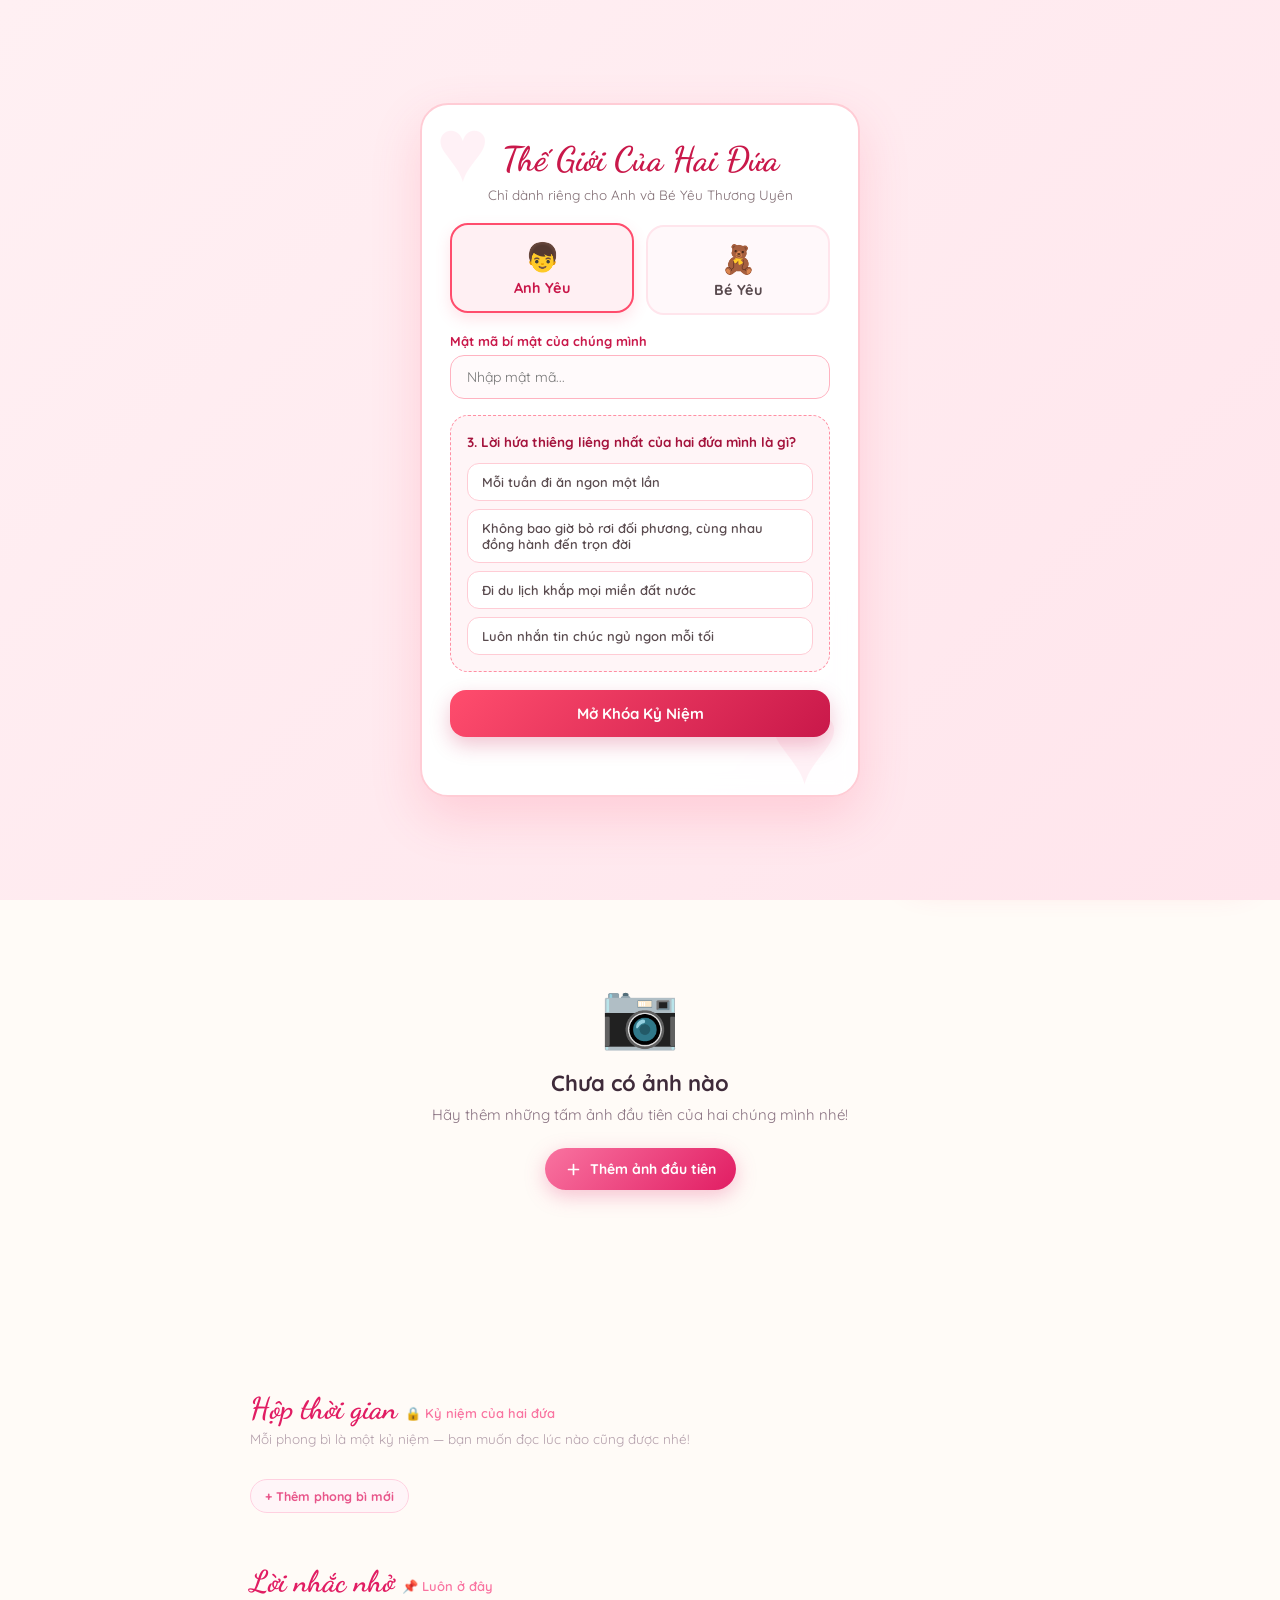
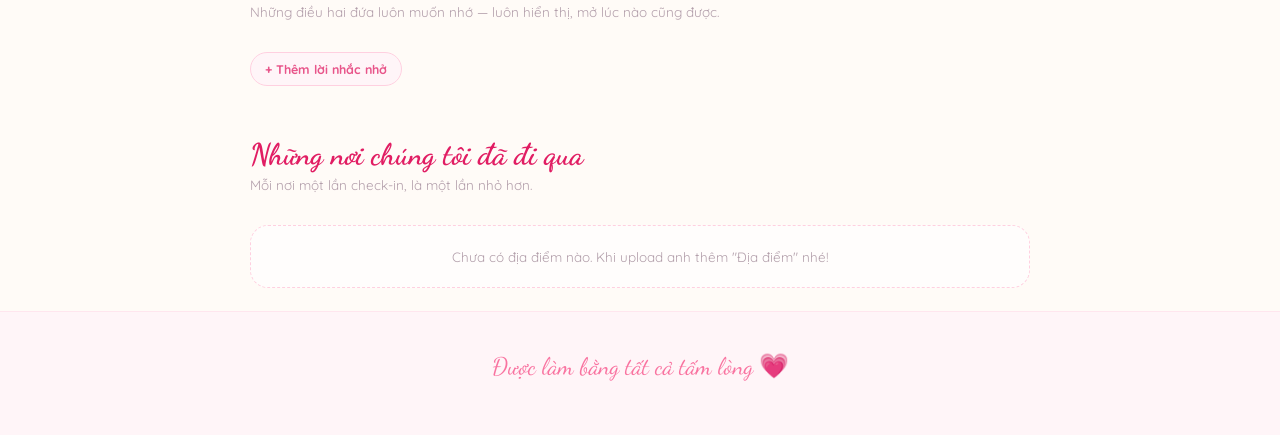
==== commit 3153d5f6: "fix: love gate chi nho trong phien (sessionStorage), them nut Khoa lai Co-authored-by: Cursor <curso" ====
--- a/index.html
+++ b/index.html
@@ -66,6 +66,10 @@
         <button class="role-switch" id="btnSwitchUser" type="button" title="Đổi người đang đăng nhập">
           <span class="role-switch-icon">&#128102;</span>
           <span class="role-switch-label">Anh</span>
+        </button>
+        <button class="role-switch role-switch-lock" id="btnLockGate" type="button" title="Khoá lại, phải trả lời câu hỏi mới vào được">
+          <span class="role-switch-icon">&#128274;</span>
+          <span class="role-switch-label">Khoá</span>
         </button>
       </div>
       <h1 class="hero-title">
@@ -591,7 +595,7 @@
     <p class="footer-sub" id="footerSub"></p>
   </footer>
 
-  <script src="features.js?v=13"></script>
-  <script src="app.js?v=14"></script>
+  <script src="features.js?v=15"></script>
+  <script src="app.js?v=15"></script>
 </body>
 </html>
--- a/style.css
+++ b/style.css
@@ -2832,6 +2832,18 @@
 }
 
 .role-switch-icon { font-size: 14px; }
+
+/* Nut khoa lai trang */
+.role-switch-lock {
+  border-color: var(--purple-200, #e9d5ff);
+  background: rgba(255, 255, 255, .85);
+  color: #7c3aed;
+}
+
+.role-switch-lock:hover {
+  border-color: #c4b5fd;
+  box-shadow: 0 4px 12px rgba(124, 58, 237, .18);
+}
 
 .author-picker {
   display: flex;
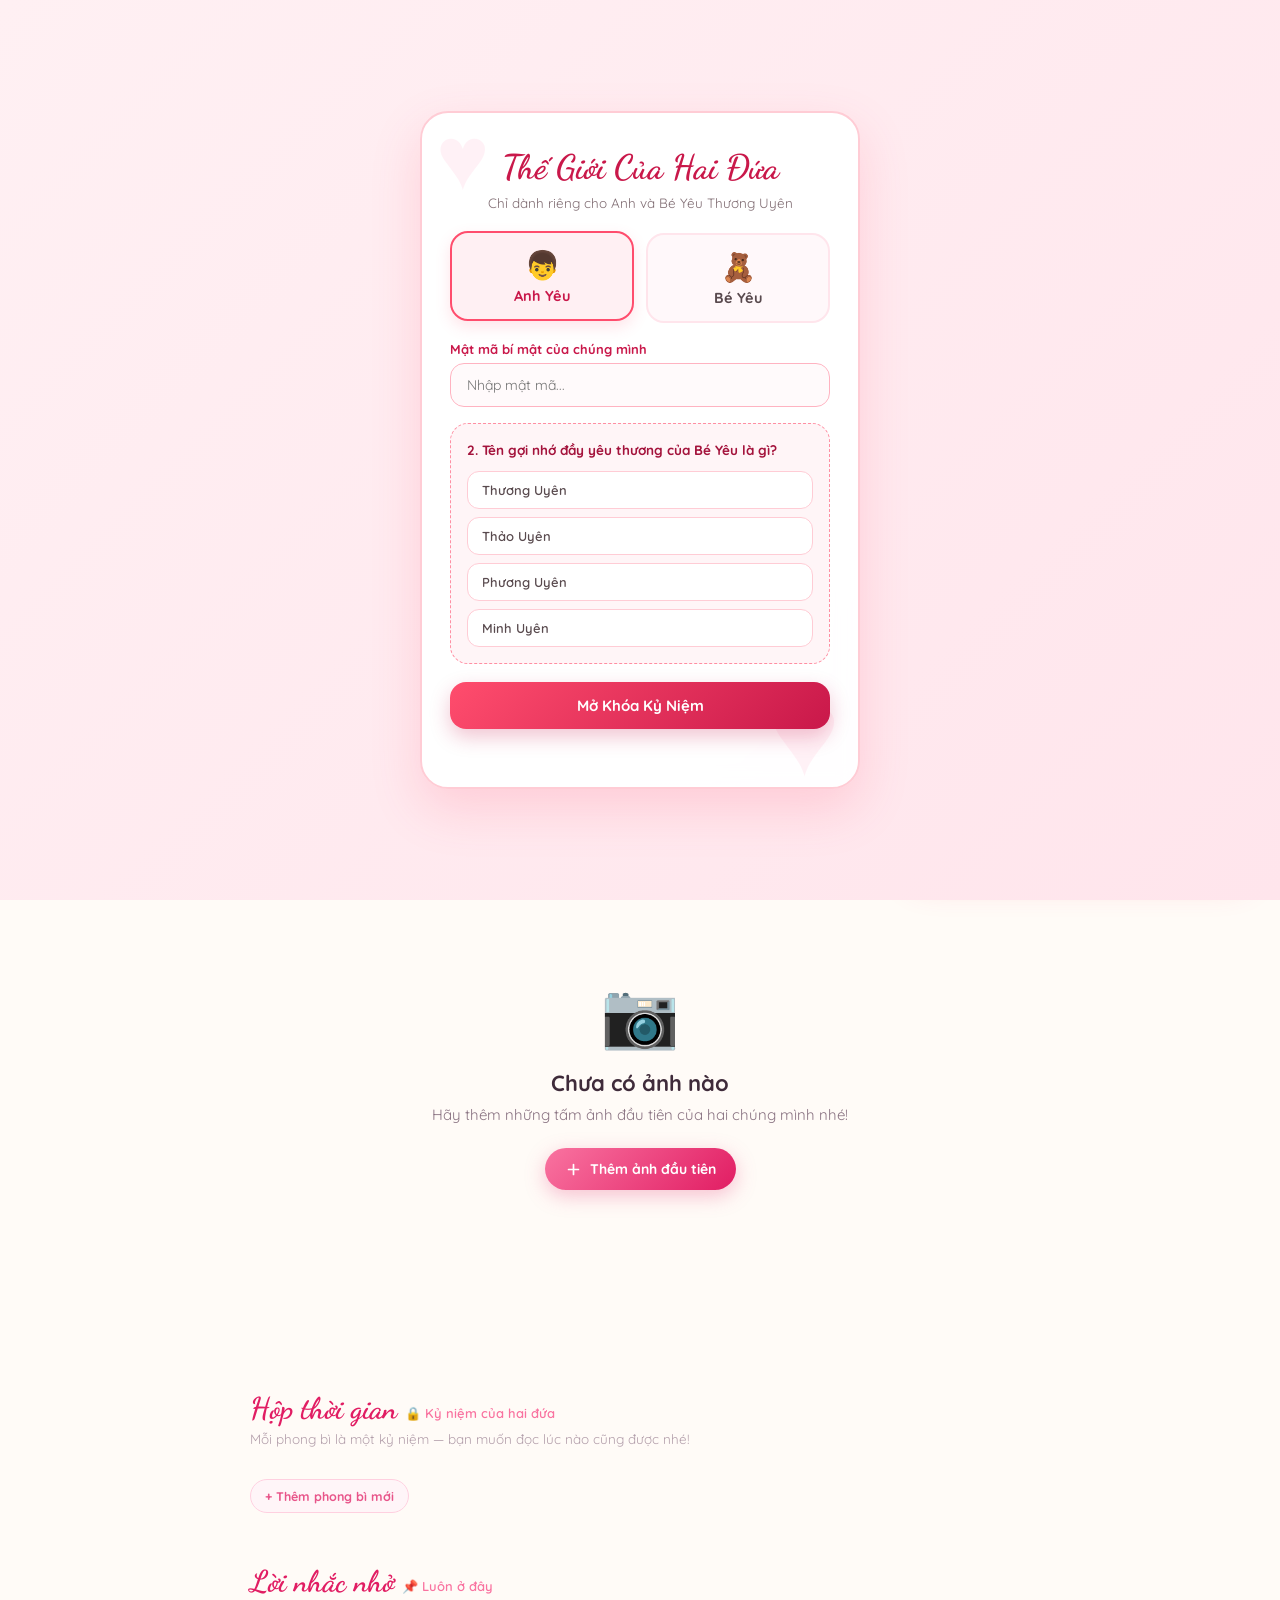
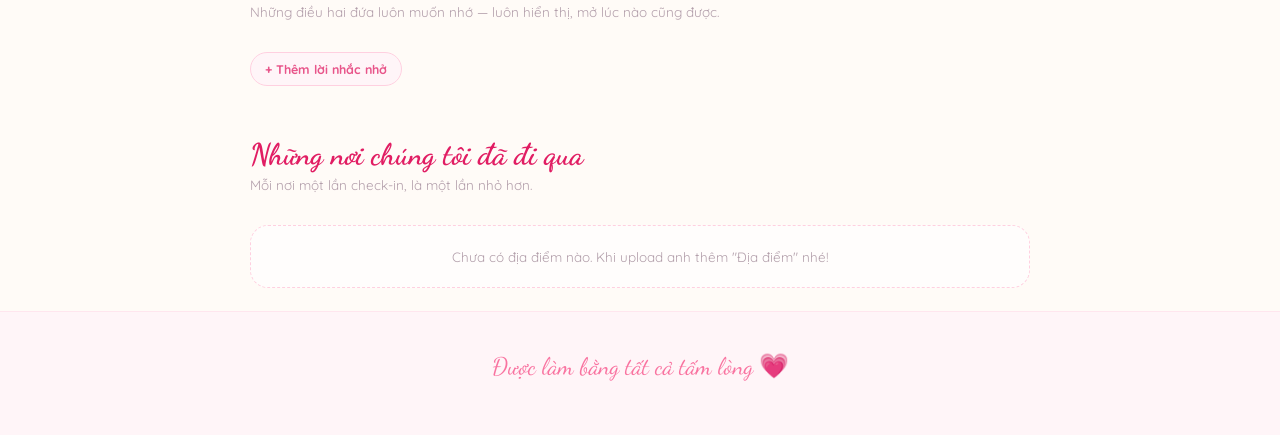
==== commit 40936810: "feat: bo chon ngay tieng Viet hong pastel thay the input type=date Co-authored-by: Cursor <cursorage" ====
--- a/index.html
+++ b/index.html
@@ -11,6 +11,7 @@
   <link href="https://fonts.googleapis.com/css2?family=Quicksand:wght@400;500;600;700&family=Dancing+Script:wght@500;700&display=swap" rel="stylesheet">
 
   <link rel="stylesheet" href="style.css">
+  <link rel="stylesheet" href="datepicker.css">
   <link rel="icon" href="data:image/svg+xml,<svg xmlns='http://www.w3.org/2000/svg' viewBox='0 0 100 100'><text y='.9em' font-size='90'>💕</text></svg>">
 </head>
 <body>
@@ -595,7 +596,8 @@
     <p class="footer-sub" id="footerSub"></p>
   </footer>
 
-  <script src="features.js?v=15"></script>
-  <script src="app.js?v=15"></script>
+  <script src="datepicker.js?v=1"></script>
+  <script src="features.js?v=16"></script>
+  <script src="app.js?v=16"></script>
 </body>
 </html>
--- a/datepicker.css
+++ b/datepicker.css
@@ -0,0 +1,201 @@
+/* ==========================================================
+   BỘ CHỌN NGÀY TIẾNG VIỆT (Hồng Pastel)
+   Thay thế <input type="date"> để đồng bộ giao diện + định dạng DD/MM/YYYY
+   ========================================================== */
+
+.vn-date-wrapper {
+  position: relative;
+  font-family: var(--font-body, 'Quicksand', sans-serif);
+  width: 100%;
+}
+
+.vn-date-input-box {
+  display: flex;
+  align-items: center;
+  justify-content: space-between;
+  background: #fff5f7;
+  border: 1.5px solid #ffd6e0;
+  border-radius: 16px;
+  padding: 12px 16px;
+  cursor: pointer;
+  transition: .2s;
+  color: #594a4e;
+  font-weight: 600;
+  font-size: 14px;
+  user-select: none;
+  min-height: 44px;
+}
+
+.vn-date-input-box:hover,
+.vn-date-input-box.active {
+  border-color: #ff4d6d;
+  background: #fff;
+  box-shadow: 0 4px 15px rgba(255, 77, 109, .12);
+}
+
+.vn-date-input-box .vn-date-placeholder {
+  color: #b89aa2;
+  font-weight: 500;
+}
+
+.vn-date-input-box .vn-date-text {
+  display: flex;
+  align-items: center;
+  gap: 7px;
+}
+
+.vn-date-input-box .vn-date-icon {
+  font-size: 15px;
+  opacity: .8;
+}
+
+/* Bảng lịch thả xuống */
+.vn-calendar-popup {
+  position: absolute;
+  top: calc(100% + 8px);
+  left: 0;
+  width: 300px;
+  background: #fff;
+  border: 1.5px solid #ffccd5;
+  border-radius: 22px;
+  padding: 16px;
+  box-shadow: 0 15px 35px rgba(201, 24, 74, .18);
+  z-index: 1000;
+  display: none;
+  animation: vnCalPopIn .2s ease;
+}
+
+.vn-calendar-popup.show { display: block; }
+
+@keyframes vnCalPopIn {
+  from { opacity: 0; transform: translateY(-6px); }
+  to   { opacity: 1; transform: translateY(0); }
+}
+
+/* Header chọn Tháng / Năm */
+.vn-cal-header {
+  display: flex;
+  align-items: center;
+  justify-content: space-between;
+  margin-bottom: 12px;
+}
+
+.vn-cal-selectors { display: flex; gap: 6px; }
+
+.vn-cal-select {
+  border: 1px solid #ffd6e0;
+  background: #fff5f7;
+  color: #c9184a;
+  font-family: inherit;
+  font-weight: 700;
+  font-size: 12.5px;
+  padding: 5px 8px;
+  border-radius: 10px;
+  outline: none;
+  cursor: pointer;
+}
+
+.vn-cal-select:focus {
+  border-color: #ff4d6d;
+  box-shadow: 0 0 0 3px rgba(255, 77, 109, .12);
+}
+
+.vn-cal-nav-btn {
+  background: #fff0f3;
+  border: none;
+  color: #ff4d6d;
+  width: 28px;
+  height: 28px;
+  border-radius: 50%;
+  cursor: pointer;
+  font-weight: bold;
+  font-size: 17px;
+  line-height: 1;
+  transition: .2s;
+  flex-shrink: 0;
+}
+
+.vn-cal-nav-btn:hover {
+  background: #ff4d6d;
+  color: #fff;
+}
+
+/* Thứ trong tuần */
+.vn-cal-weekdays {
+  display: grid;
+  grid-template-columns: repeat(7, 1fr);
+  text-align: center;
+  font-size: 12px;
+  font-weight: 700;
+  color: #ff758f;
+  margin-bottom: 8px;
+}
+
+/* Lưới các ngày */
+.vn-cal-days {
+  display: grid;
+  grid-template-columns: repeat(7, 1fr);
+  gap: 4px;
+  text-align: center;
+}
+
+.vn-cal-day {
+  height: 34px;
+  display: flex;
+  align-items: center;
+  justify-content: center;
+  font-size: 13px;
+  font-weight: 600;
+  color: #594a4e;
+  border-radius: 50%;
+  cursor: pointer;
+  transition: .15s;
+}
+
+.vn-cal-day:hover:not(.empty) {
+  background: #ffe5ec;
+  color: #c9184a;
+}
+
+.vn-cal-day.selected {
+  background: linear-gradient(135deg, #ff4d6d, #c9184a);
+  color: #fff;
+  font-weight: 700;
+  box-shadow: 0 4px 10px rgba(255, 77, 109, .35);
+}
+
+.vn-cal-day.today:not(.selected) {
+  border: 1.5px dashed #ff4d6d;
+  color: #ff4d6d;
+}
+
+.vn-cal-day.empty { pointer-events: none; }
+
+/* Footer nút Hôm nay */
+.vn-cal-footer {
+  display: flex;
+  justify-content: space-between;
+  align-items: center;
+  gap: 6px;
+  margin-top: 12px;
+  padding-top: 10px;
+  border-top: 1px dashed #ffe5ec;
+}
+
+.vn-cal-action-btn {
+  background: none;
+  border: none;
+  font-family: inherit;
+  font-size: 12px;
+  font-weight: 700;
+  color: #ff4d6d;
+  cursor: pointer;
+  padding: 4px 8px;
+  border-radius: 8px;
+  white-space: nowrap;
+}
+
+.vn-cal-action-btn:hover { background: #fff0f3; }
+
+/* Input gốc (đã đổi sang type=hidden) — chỉ giữ để code đọc .value */
+.vn-date-hidden { display: none !important; }
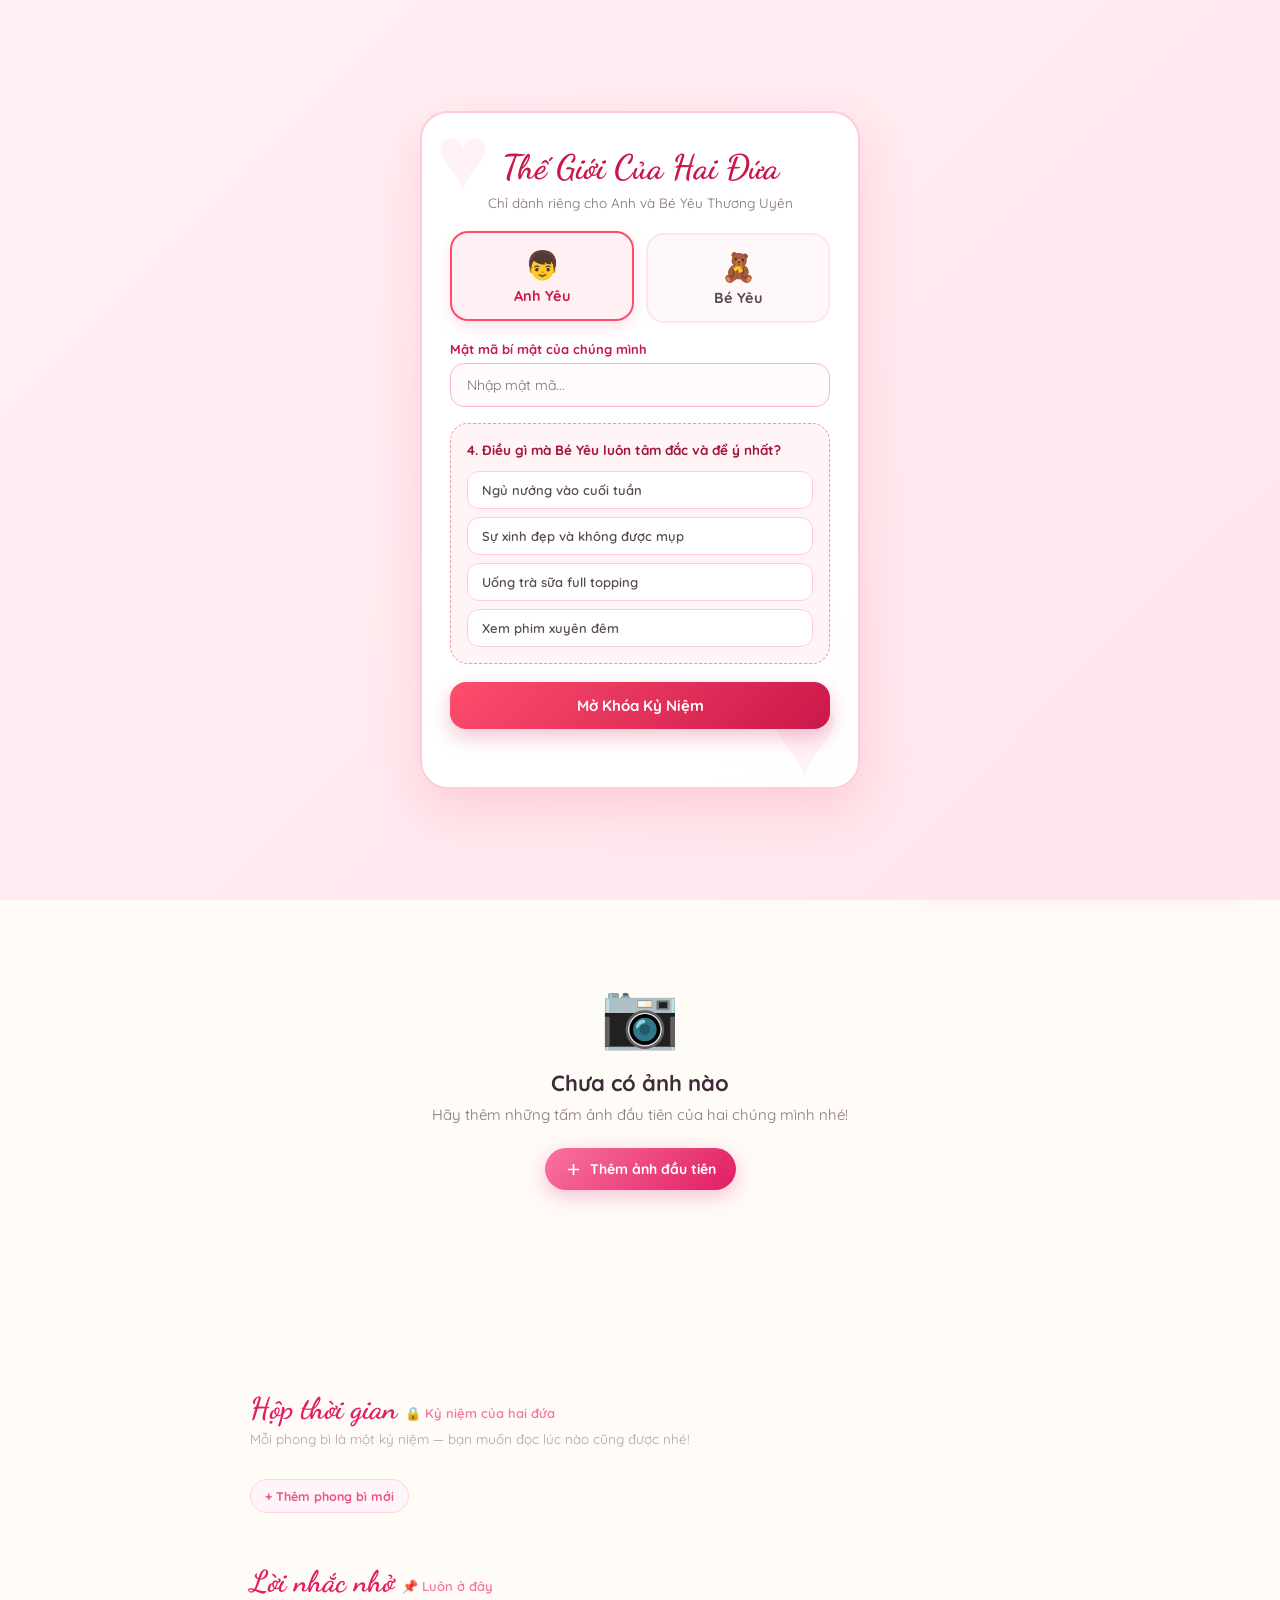
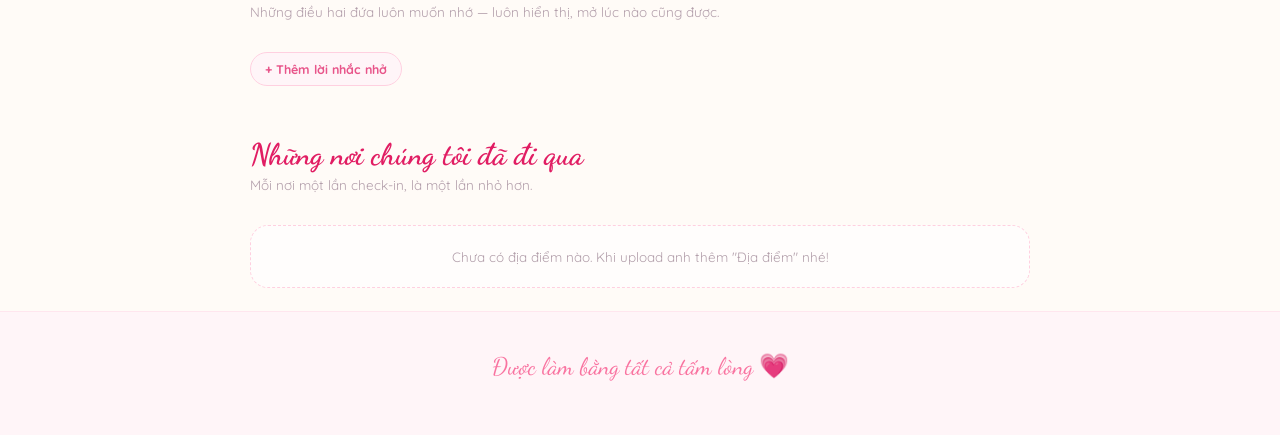
==== commit 9a54292f: "fix: khoa CSS bo chon ngay bang !important, them chu co dau, popup fixed khi bi modal cat Co-authore" ====
--- a/index.html
+++ b/index.html
@@ -596,7 +596,7 @@
     <p class="footer-sub" id="footerSub"></p>
   </footer>
 
-  <script src="datepicker.js?v=1"></script>
+  <script src="datepicker.js?v=2"></script>
   <script src="features.js?v=16"></script>
   <script src="app.js?v=16"></script>
 </body>
--- a/datepicker.css
+++ b/datepicker.css
@@ -1,201 +1,313 @@
 /* ==========================================================
    BỘ CHỌN NGÀY TIẾNG VIỆT (Hồng Pastel)
-   Thay thế <input type="date"> để đồng bộ giao diện + định dạng DD/MM/YYYY
+   Thay thế <input type="date"> để đồng bộ giao diện + DD/MM/YYYY
+
+   ⚠️ Toàn bộ thuộc tính dùng !important để chặn xung đột với
+   CSS có sẵn của trang (đặc biệt là rule ép height/min-height
+   lên lưới ngày → gây khoảng trắng khổng lồ giữa các hàng).
    ========================================================== */
 
 .vn-date-wrapper {
-  position: relative;
-  font-family: var(--font-body, 'Quicksand', sans-serif);
-  width: 100%;
-}
-
+  position: relative !important;
+  font-family: var(--font-body, 'Quicksand', sans-serif) !important;
+  width: 100% !important;
+  max-width: 100% !important;
+  margin: 0 !important;
+  padding: 0 !important;
+  display: block !important;
+  height: auto !important;
+}
+
+/* Ô hiển thị ngày full chiều ngang, icon đẩy sát phải */
 .vn-date-input-box {
-  display: flex;
-  align-items: center;
-  justify-content: space-between;
-  background: #fff5f7;
-  border: 1.5px solid #ffd6e0;
-  border-radius: 16px;
-  padding: 12px 16px;
-  cursor: pointer;
-  transition: .2s;
-  color: #594a4e;
-  font-weight: 600;
-  font-size: 14px;
-  user-select: none;
-  min-height: 44px;
+  display: flex !important;
+  align-items: center !important;
+  justify-content: space-between !important;
+  width: 100% !important;
+  box-sizing: border-box !important;
+  background: #fff5f7 !important;
+  border: 1.5px solid #ffd6e0 !important;
+  border-radius: 16px !important;
+  padding: 11px 16px !important;
+  margin: 0 !important;
+  cursor: pointer !important;
+  color: #594a4e !important;
+  font-family: inherit !important;
+  font-weight: 600 !important;
+  font-size: 14px !important;
+  line-height: 1.4 !important;
+  transition: all .2s ease !important;
+  min-height: 0 !important;
+  height: auto !important;
 }
 
 .vn-date-input-box:hover,
 .vn-date-input-box.active {
-  border-color: #ff4d6d;
-  background: #fff;
-  box-shadow: 0 4px 15px rgba(255, 77, 109, .12);
+  border-color: #ff4d6d !important;
+  background: #fff !important;
+  box-shadow: 0 4px 12px rgba(255, 77, 109, .12) !important;
+}
+
+.vn-date-input-box .vn-date-text {
+  display: flex !important;
+  align-items: center !important;
+  gap: 7px !important;
+  min-width: 0 !important;
+}
+
+.vn-date-input-box .vn-date-label {
+  overflow: hidden !important;
+  text-overflow: ellipsis !important;
+  white-space: nowrap !important;
 }
 
 .vn-date-input-box .vn-date-placeholder {
-  color: #b89aa2;
-  font-weight: 500;
-}
-
-.vn-date-input-box .vn-date-text {
-  display: flex;
-  align-items: center;
-  gap: 7px;
+  color: #b89aa2 !important;
+  font-weight: 500 !important;
 }
 
 .vn-date-input-box .vn-date-icon {
-  font-size: 15px;
-  opacity: .8;
-}
-
-/* Bảng lịch thả xuống */
+  font-size: 15px !important;
+  opacity: .8 !important;
+  flex-shrink: 0 !important;
+  line-height: 1 !important;
+}
+
+/* Popup lịch thu gọn */
 .vn-calendar-popup {
-  position: absolute;
-  top: calc(100% + 8px);
-  left: 0;
-  width: 300px;
-  background: #fff;
-  border: 1.5px solid #ffccd5;
-  border-radius: 22px;
-  padding: 16px;
-  box-shadow: 0 15px 35px rgba(201, 24, 74, .18);
-  z-index: 1000;
-  display: none;
-  animation: vnCalPopIn .2s ease;
-}
-
-.vn-calendar-popup.show { display: block; }
-
-@keyframes vnCalPopIn {
-  from { opacity: 0; transform: translateY(-6px); }
-  to   { opacity: 1; transform: translateY(0); }
-}
-
-/* Header chọn Tháng / Năm */
+  position: absolute !important;
+  top: calc(100% + 6px) !important;
+  left: 0 !important;
+  width: 282px !important;
+  max-width: 92vw !important;
+  background: #fff !important;
+  border: 1.5px solid #ffccd5 !important;
+  border-radius: 20px !important;
+  padding: 12px 14px !important;
+  margin: 0 !important;
+  box-shadow: 0 12px 30px rgba(201, 24, 74, .16) !important;
+  z-index: 9999 !important;
+  display: none !important;
+  box-sizing: border-box !important;
+  font-family: var(--font-body, 'Quicksand', sans-serif) !important;
+  color: #594a4e !important;
+  line-height: 1.4 !important;
+}
+
+.vn-calendar-popup.show {
+  display: block !important;
+}
+
+/* Khi popup ở chế độ fixed (để không bị modal cắt) */
+.vn-calendar-popup.is-fixed {
+  position: fixed !important;
+  top: auto !important;
+  left: auto !important;
+  right: auto !important;
+}
+
+/* Header Tháng / Năm */
 .vn-cal-header {
-  display: flex;
-  align-items: center;
-  justify-content: space-between;
-  margin-bottom: 12px;
-}
-
-.vn-cal-selectors { display: flex; gap: 6px; }
+  display: flex !important;
+  align-items: center !important;
+  justify-content: space-between !important;
+  margin: 0 0 10px !important;
+  padding: 0 !important;
+  height: auto !important;
+  min-height: 0 !important;
+  flex-wrap: nowrap !important;
+}
+
+.vn-cal-selectors {
+  display: flex !important;
+  gap: 6px !important;
+  align-items: center !important;
+  flex: 1 1 auto !important;
+  justify-content: center !important;
+  min-width: 0 !important;
+}
 
 .vn-cal-select {
-  border: 1px solid #ffd6e0;
-  background: #fff5f7;
-  color: #c9184a;
-  font-family: inherit;
-  font-weight: 700;
-  font-size: 12.5px;
-  padding: 5px 8px;
-  border-radius: 10px;
-  outline: none;
-  cursor: pointer;
+  border: 1px solid #ffd6e0 !important;
+  background: #fff5f7 !important;
+  color: #c9184a !important;
+  font-family: inherit !important;
+  font-weight: 700 !important;
+  font-size: 12.5px !important;
+  padding: 4px 8px !important;
+  border-radius: 10px !important;
+  outline: none !important;
+  cursor: pointer !important;
+  height: auto !important;
+  min-height: 0 !important;
+  max-width: 92px !important;
+  appearance: none !important;
+  -webkit-appearance: none !important;
+  box-shadow: none !important;
 }
 
 .vn-cal-select:focus {
-  border-color: #ff4d6d;
-  box-shadow: 0 0 0 3px rgba(255, 77, 109, .12);
-}
-
+  border-color: #ff4d6d !important;
+  box-shadow: 0 0 0 3px rgba(255, 77, 109, .12) !important;
+}
+
+/* Nút mũi tên — bỏ viền đen mặc định của trình duyệt */
 .vn-cal-nav-btn {
-  background: #fff0f3;
-  border: none;
-  color: #ff4d6d;
-  width: 28px;
-  height: 28px;
-  border-radius: 50%;
-  cursor: pointer;
-  font-weight: bold;
-  font-size: 17px;
-  line-height: 1;
-  transition: .2s;
-  flex-shrink: 0;
+  background: #fff0f3 !important;
+  border: none !important;
+  outline: none !important;
+  color: #ff4d6d !important;
+  width: 26px !important;
+  height: 26px !important;
+  min-height: 26px !important;
+  max-height: 26px !important;
+  padding: 0 !important;
+  margin: 0 !important;
+  border-radius: 50% !important;
+  cursor: pointer !important;
+  display: flex !important;
+  align-items: center !important;
+  justify-content: center !important;
+  font-size: 16px !important;
+  font-weight: bold !important;
+  line-height: 1 !important;
+  box-shadow: none !important;
+  appearance: none !important;
+  -webkit-appearance: none !important;
+  flex-shrink: 0 !important;
+  font-family: inherit !important;
 }
 
 .vn-cal-nav-btn:hover {
-  background: #ff4d6d;
-  color: #fff;
-}
-
-/* Thứ trong tuần */
+  background: #ff4d6d !important;
+  color: #fff !important;
+}
+
+.vn-cal-nav-btn:focus {
+  outline: none !important;
+  box-shadow: 0 0 0 3px rgba(255, 77, 109, .18) !important;
+}
+
+/* Hàng thứ T2 - CN */
 .vn-cal-weekdays {
-  display: grid;
-  grid-template-columns: repeat(7, 1fr);
-  text-align: center;
-  font-size: 12px;
-  font-weight: 700;
-  color: #ff758f;
-  margin-bottom: 8px;
-}
-
-/* Lưới các ngày */
+  display: grid !important;
+  grid-template-columns: repeat(7, 1fr) !important;
+  text-align: center !important;
+  font-size: 11.5px !important;
+  font-weight: 700 !important;
+  color: #ff758f !important;
+  margin: 0 0 6px !important;
+  padding: 0 !important;
+  height: auto !important;
+  min-height: 0 !important;
+  line-height: 1.2 !important;
+}
+
+.vn-cal-weekdays > div {
+  height: auto !important;
+  min-height: 0 !important;
+  margin: 0 !important;
+  padding: 0 !important;
+}
+
+/* Khóa chặt lưới ngày — trị dứt điểm khoảng trắng lớn */
 .vn-cal-days {
-  display: grid;
-  grid-template-columns: repeat(7, 1fr);
-  gap: 4px;
-  text-align: center;
+  display: grid !important;
+  grid-template-columns: repeat(7, 1fr) !important;
+  grid-auto-rows: 30px !important;
+  grid-template-rows: none !important;
+  align-items: center !important;
+  align-content: start !important;
+  row-gap: 3px !important;
+  column-gap: 2px !important;
+  margin: 0 !important;
+  padding: 0 !important;
+  height: auto !important;
+  min-height: 0 !important;
+  max-height: none !important;
+  overflow: visible !important;
 }
 
 .vn-cal-day {
-  height: 34px;
-  display: flex;
-  align-items: center;
-  justify-content: center;
-  font-size: 13px;
-  font-weight: 600;
-  color: #594a4e;
-  border-radius: 50%;
-  cursor: pointer;
-  transition: .15s;
+  width: 30px !important;
+  height: 30px !important;
+  min-height: 30px !important;
+  max-height: 30px !important;
+  margin: 0 auto !important;
+  padding: 0 !important;
+  display: flex !important;
+  align-items: center !important;
+  justify-content: center !important;
+  font-size: 12.5px !important;
+  font-weight: 600 !important;
+  line-height: 1 !important;
+  color: #594a4e !important;
+  border-radius: 50% !important;
+  cursor: pointer !important;
+  border: 1.5px solid transparent !important;
+  background: transparent !important;
+  transition: background .15s ease !important;
+  align-self: center !important;
 }
 
 .vn-cal-day:hover:not(.empty) {
-  background: #ffe5ec;
-  color: #c9184a;
+  background: #ffe5ec !important;
+  color: #c9184a !important;
 }
 
 .vn-cal-day.selected {
-  background: linear-gradient(135deg, #ff4d6d, #c9184a);
-  color: #fff;
-  font-weight: 700;
-  box-shadow: 0 4px 10px rgba(255, 77, 109, .35);
+  background: linear-gradient(135deg, #ff4d6d, #c9184a) !important;
+  color: #fff !important;
+  font-weight: 700 !important;
+  box-shadow: 0 3px 8px rgba(255, 77, 109, .35) !important;
 }
 
 .vn-cal-day.today:not(.selected) {
-  border: 1.5px dashed #ff4d6d;
-  color: #ff4d6d;
-}
-
-.vn-cal-day.empty { pointer-events: none; }
-
-/* Footer nút Hôm nay */
+  border: 1.5px dashed #ff4d6d !important;
+  color: #ff4d6d !important;
+}
+
+.vn-cal-day.empty {
+  pointer-events: none !important;
+}
+
+/* Thanh nút tắt bên dưới */
 .vn-cal-footer {
-  display: flex;
-  justify-content: space-between;
-  align-items: center;
-  gap: 6px;
-  margin-top: 12px;
-  padding-top: 10px;
-  border-top: 1px dashed #ffe5ec;
+  display: flex !important;
+  align-items: center !important;
+  justify-content: space-between !important;
+  flex-wrap: nowrap !important;
+  gap: 4px !important;
+  margin: 10px 0 0 !important;
+  padding: 8px 0 0 !important;
+  border-top: 1px dashed #ffe5ec !important;
+  height: auto !important;
+  min-height: 0 !important;
 }
 
 .vn-cal-action-btn {
-  background: none;
-  border: none;
-  font-family: inherit;
-  font-size: 12px;
-  font-weight: 700;
-  color: #ff4d6d;
-  cursor: pointer;
-  padding: 4px 8px;
-  border-radius: 8px;
-  white-space: nowrap;
-}
-
-.vn-cal-action-btn:hover { background: #fff0f3; }
+  background: transparent !important;
+  border: none !important;
+  outline: none !important;
+  font-family: inherit !important;
+  font-size: 11.5px !important;
+  font-weight: 700 !important;
+  color: #ff4d6d !important;
+  cursor: pointer !important;
+  padding: 4px 6px !important;
+  margin: 0 !important;
+  border-radius: 8px !important;
+  height: auto !important;
+  min-height: 0 !important;
+  white-space: nowrap !important;
+  box-shadow: none !important;
+  appearance: none !important;
+  -webkit-appearance: none !important;
+}
+
+.vn-cal-action-btn:hover {
+  background: #fff0f3 !important;
+}
 
 /* Input gốc (đã đổi sang type=hidden) — chỉ giữ để code đọc .value */
 .vn-date-hidden { display: none !important; }
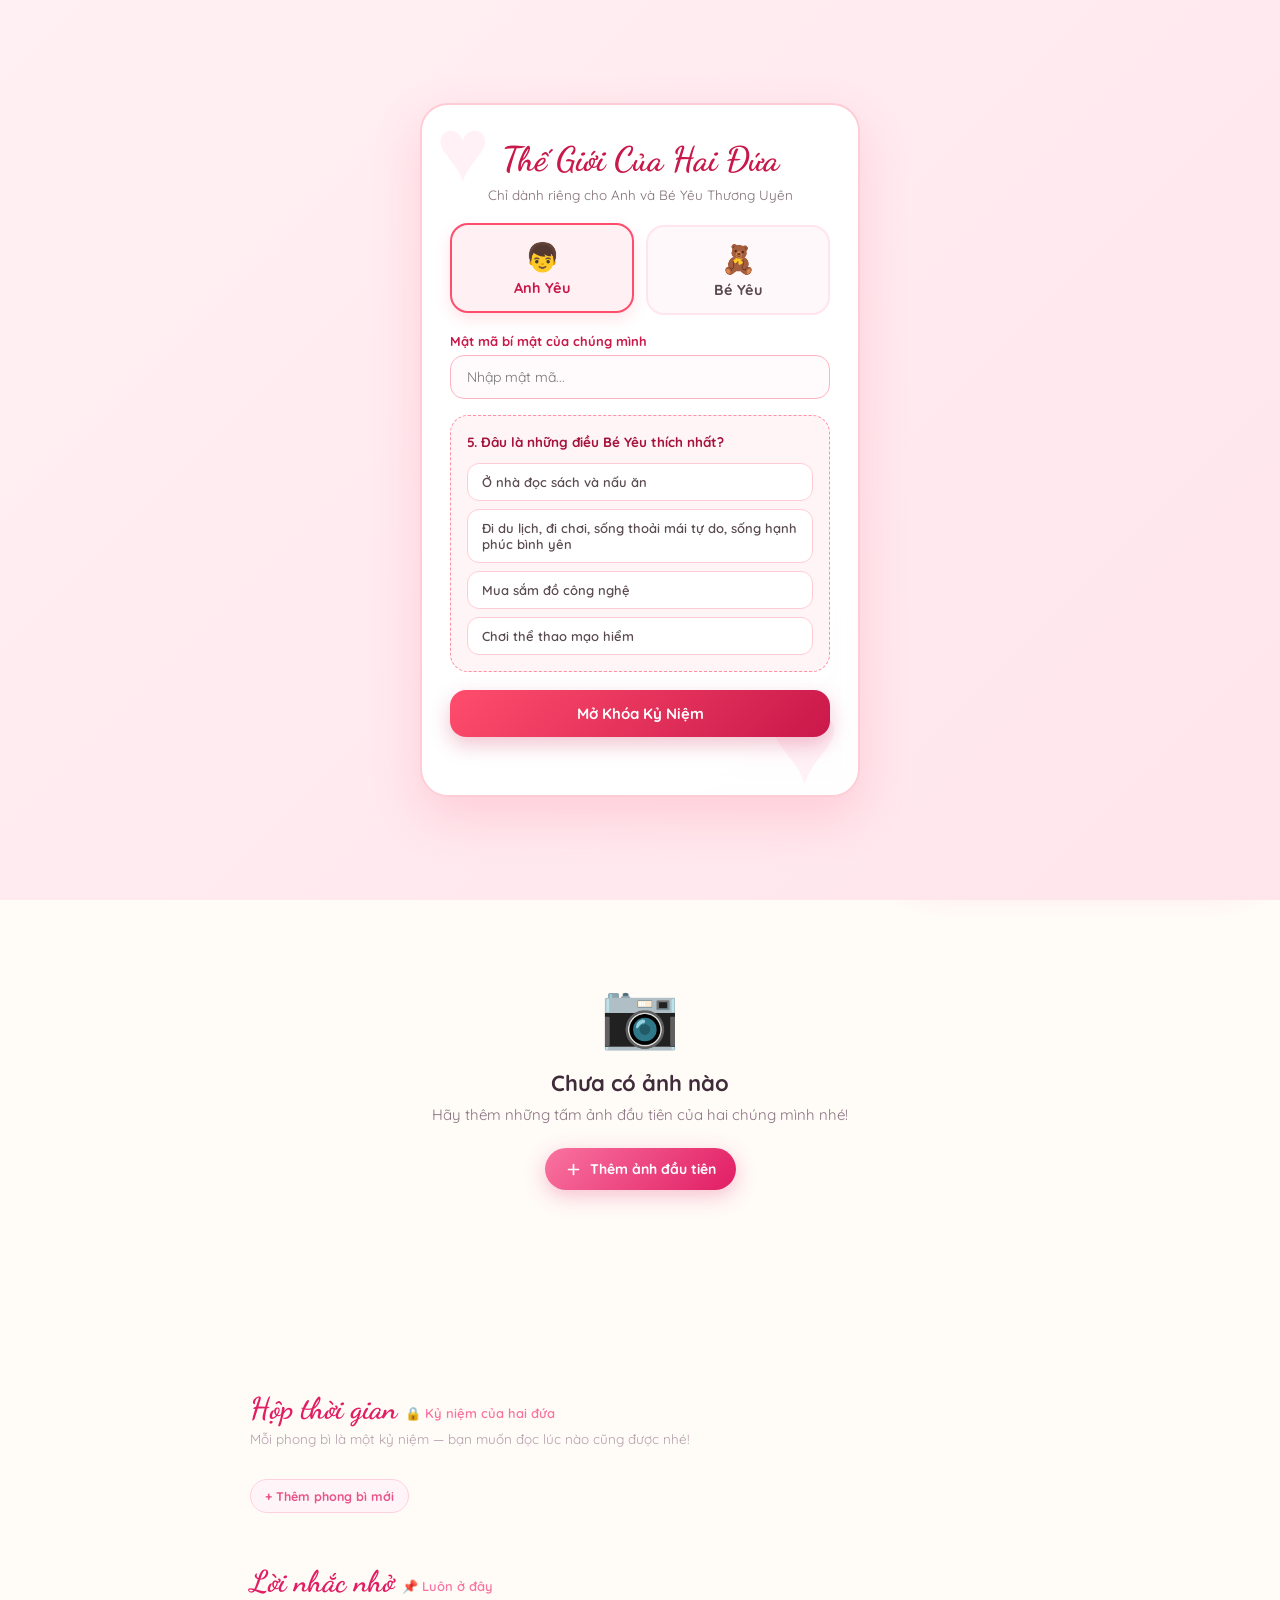
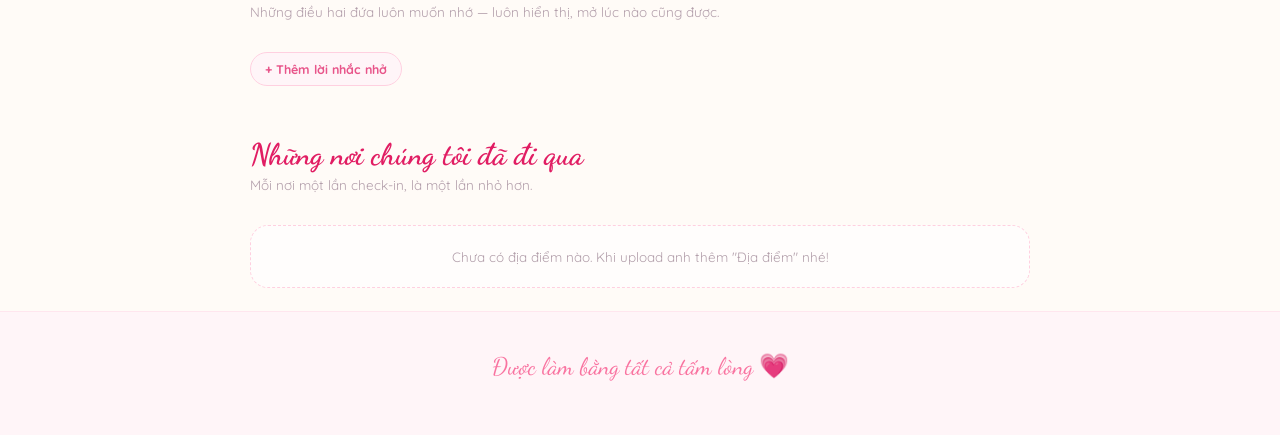
==== commit 1c1a0c43: "fix: popup lich cap nhat vi tri khi cuon trong modal Co-authored-by: Cursor <cursoragent@cursor.com>" ====
--- a/index.html
+++ b/index.html
@@ -596,7 +596,7 @@
     <p class="footer-sub" id="footerSub"></p>
   </footer>
 
-  <script src="datepicker.js?v=2"></script>
+  <script src="datepicker.js?v=3"></script>
   <script src="features.js?v=16"></script>
   <script src="app.js?v=16"></script>
 </body>
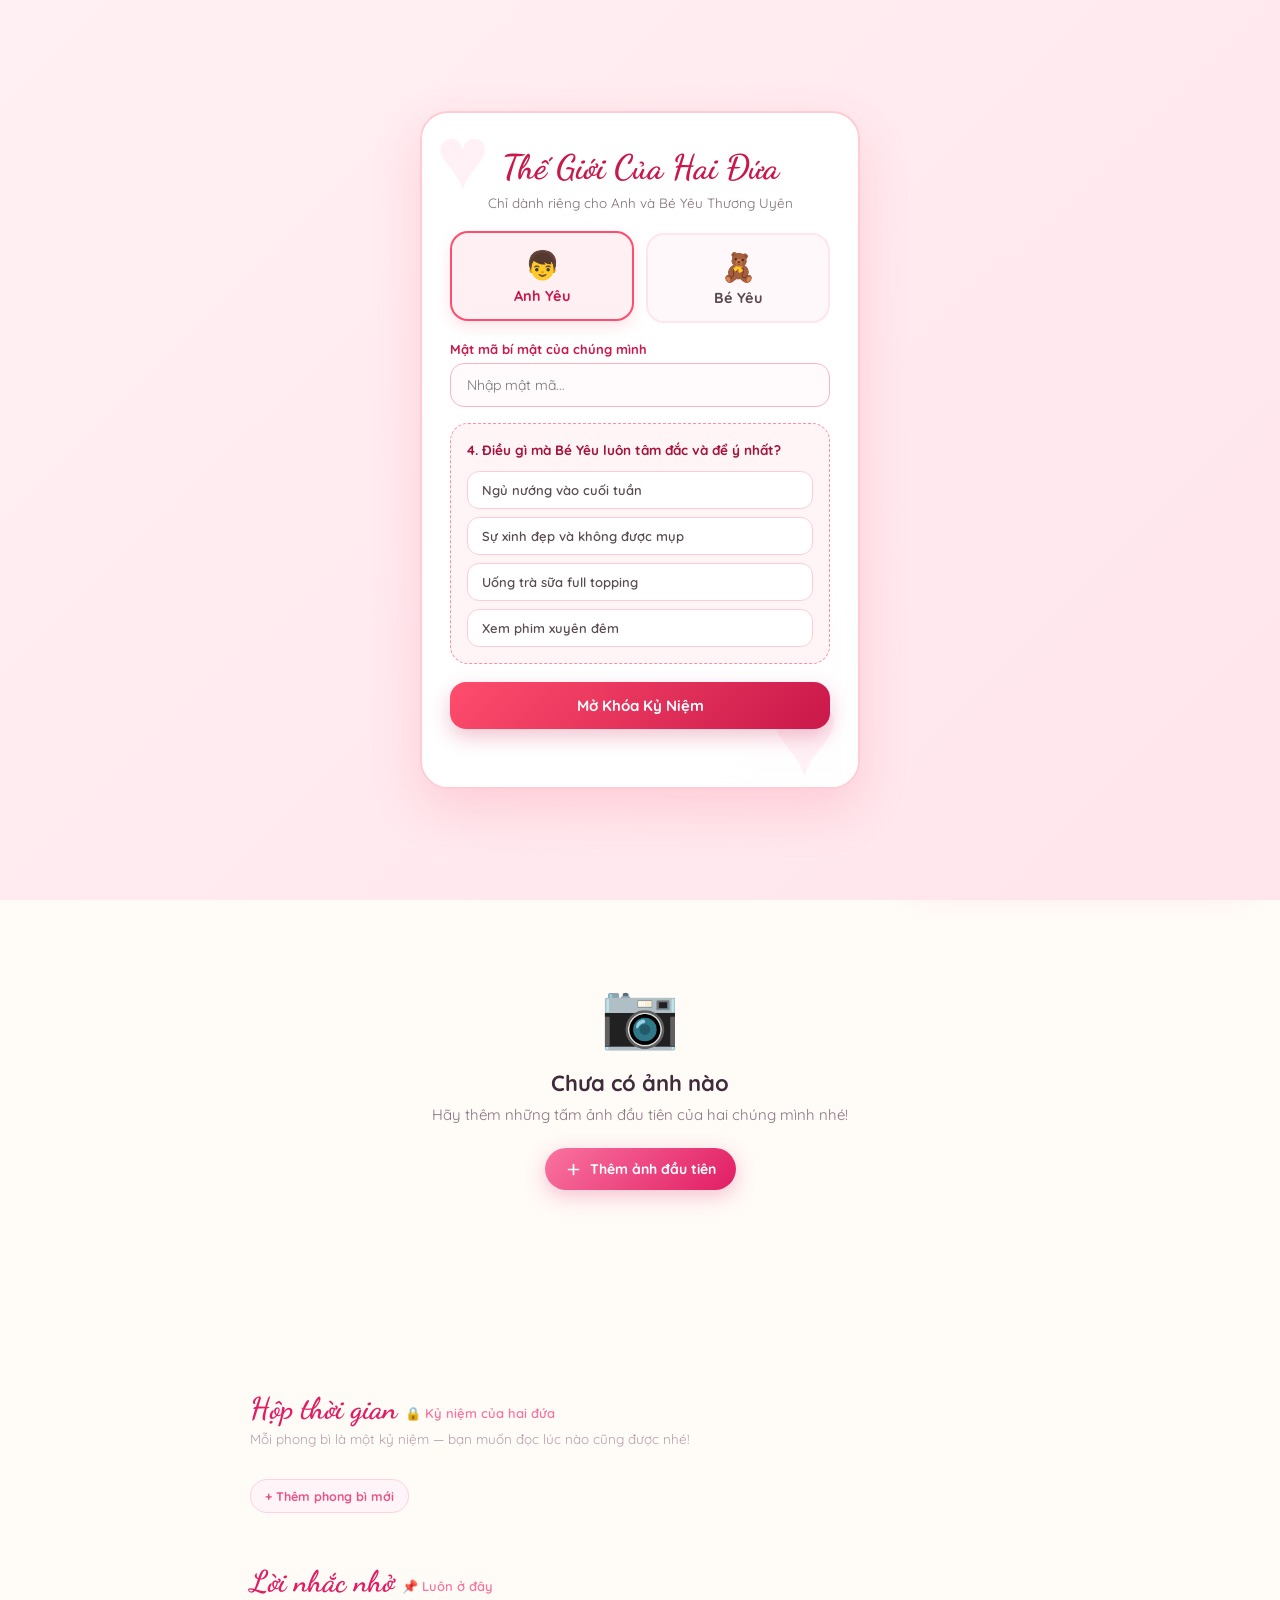
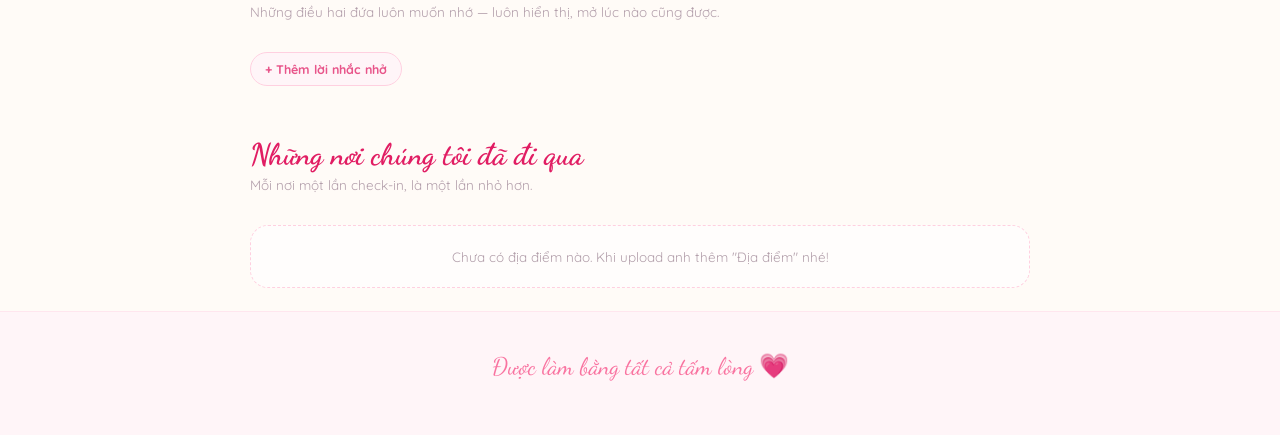
==== commit e6f542af: "fix: gioi han popup lich trong khung modal, khong tran xuong duoi Co-authored-by: Cursor <cursoragen" ====
--- a/index.html
+++ b/index.html
@@ -596,7 +596,7 @@
     <p class="footer-sub" id="footerSub"></p>
   </footer>
 
-  <script src="datepicker.js?v=3"></script>
+  <script src="datepicker.js?v=5"></script>
   <script src="features.js?v=16"></script>
   <script src="app.js?v=16"></script>
 </body>
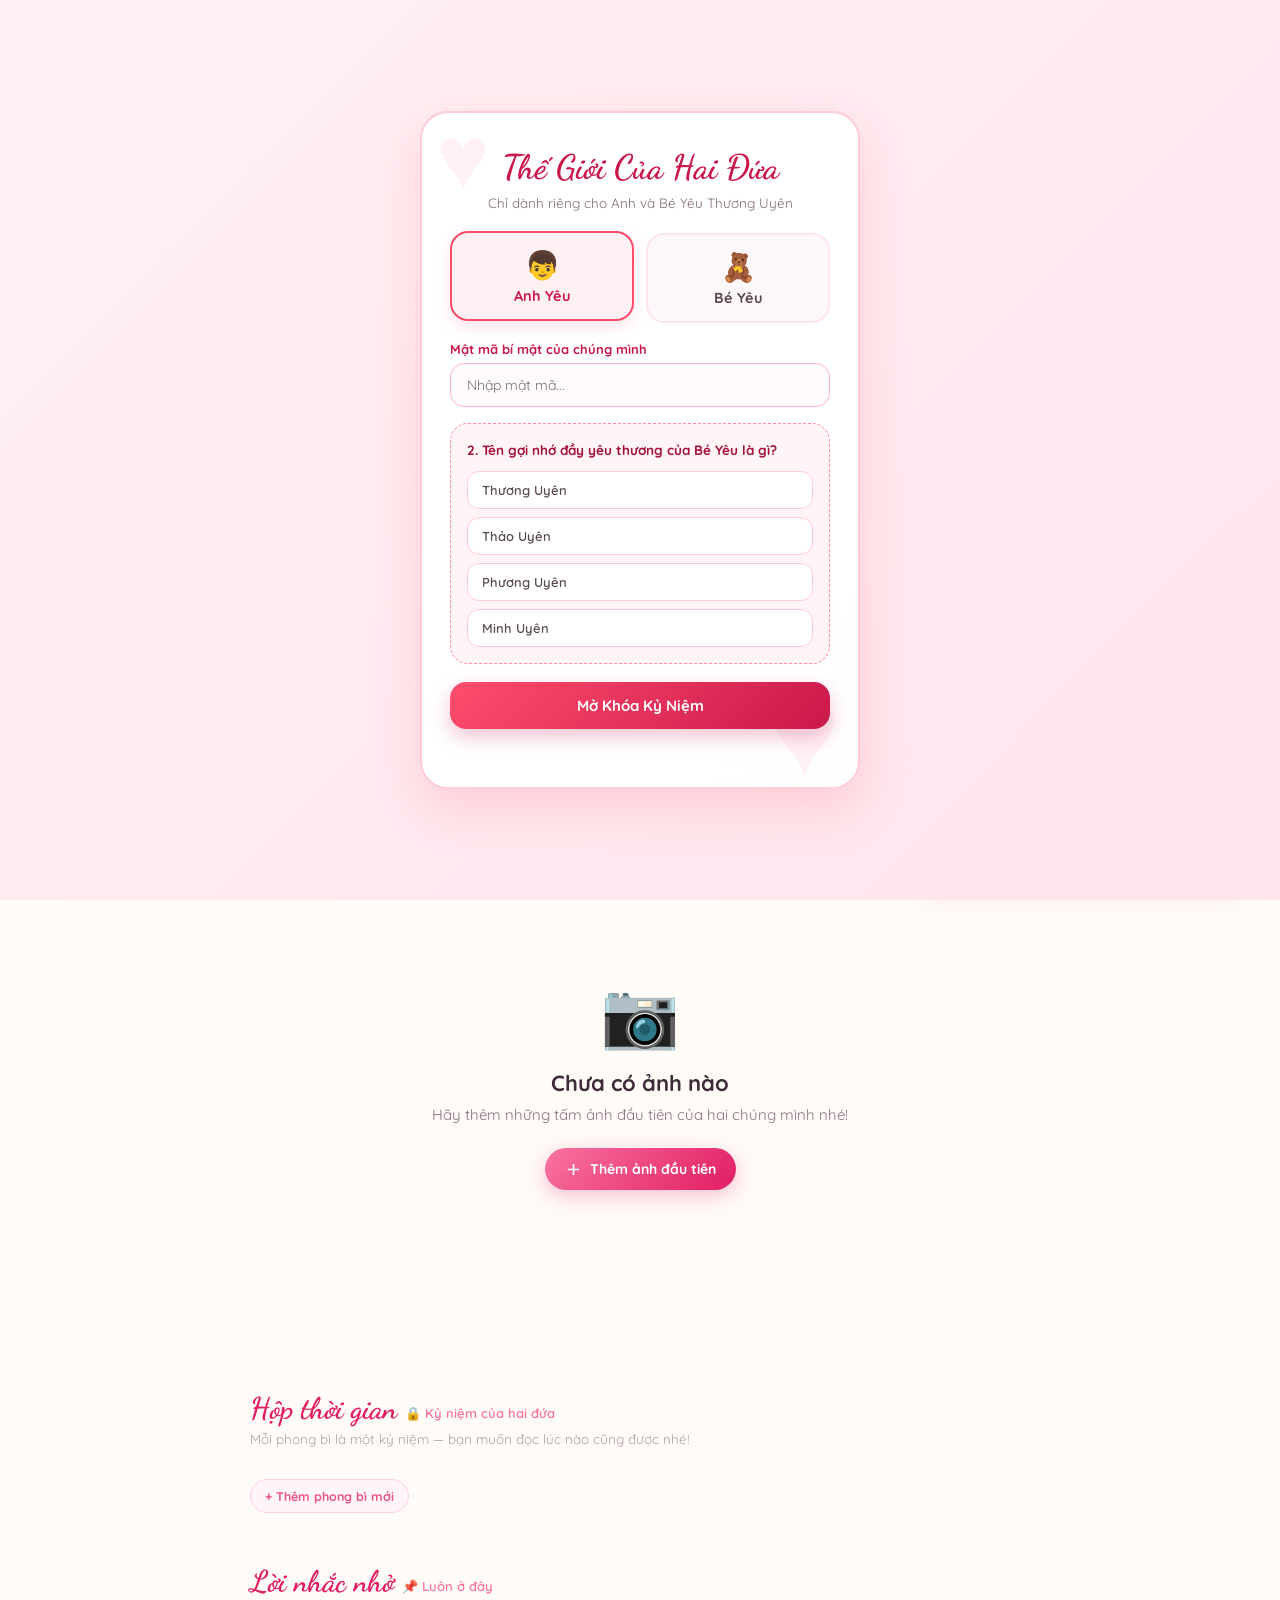
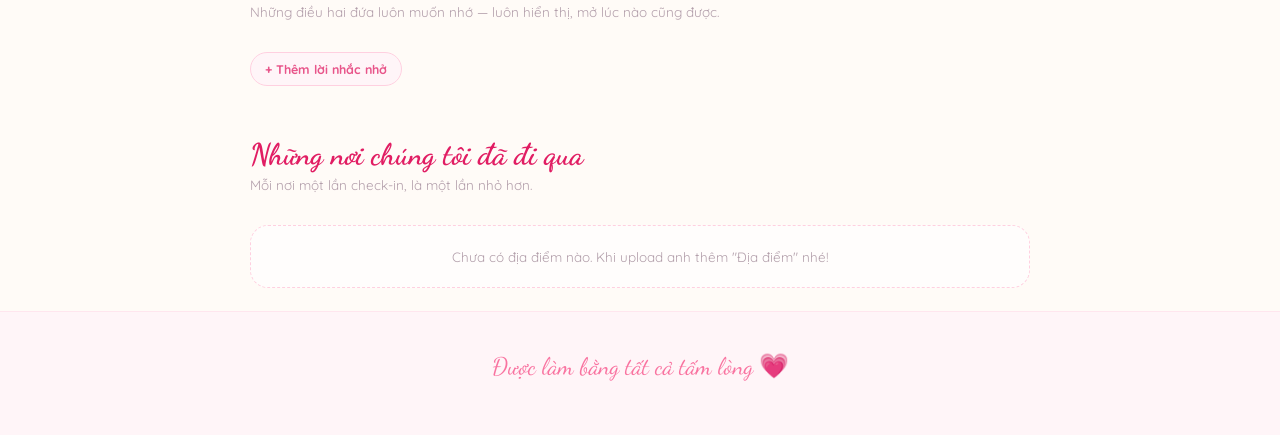
==== commit f213973b: "fix: clamp popup lich trong viewport, tinh lai sau animation modal Co-authored-by: Cursor <cursorage" ====
--- a/index.html
+++ b/index.html
@@ -596,7 +596,7 @@
     <p class="footer-sub" id="footerSub"></p>
   </footer>
 
-  <script src="datepicker.js?v=5"></script>
+  <script src="datepicker.js?v=6"></script>
   <script src="features.js?v=16"></script>
   <script src="app.js?v=16"></script>
 </body>
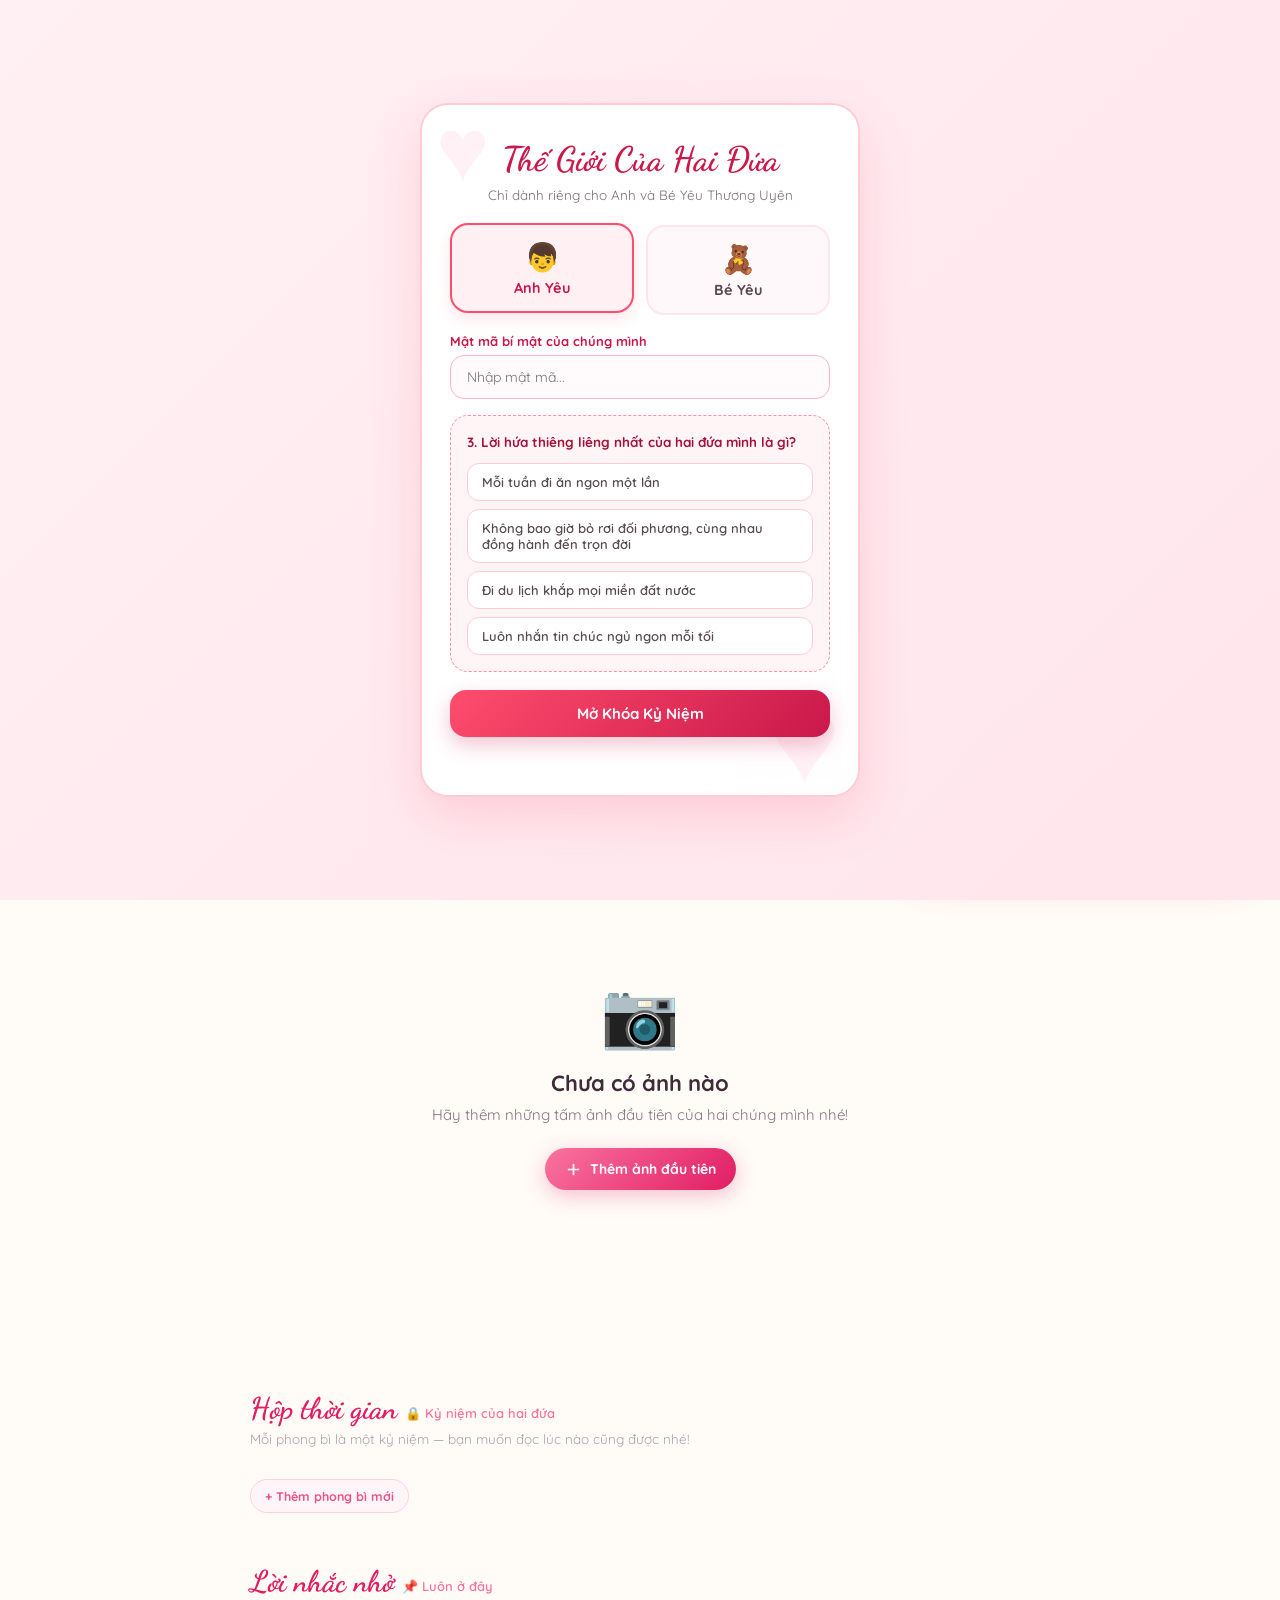
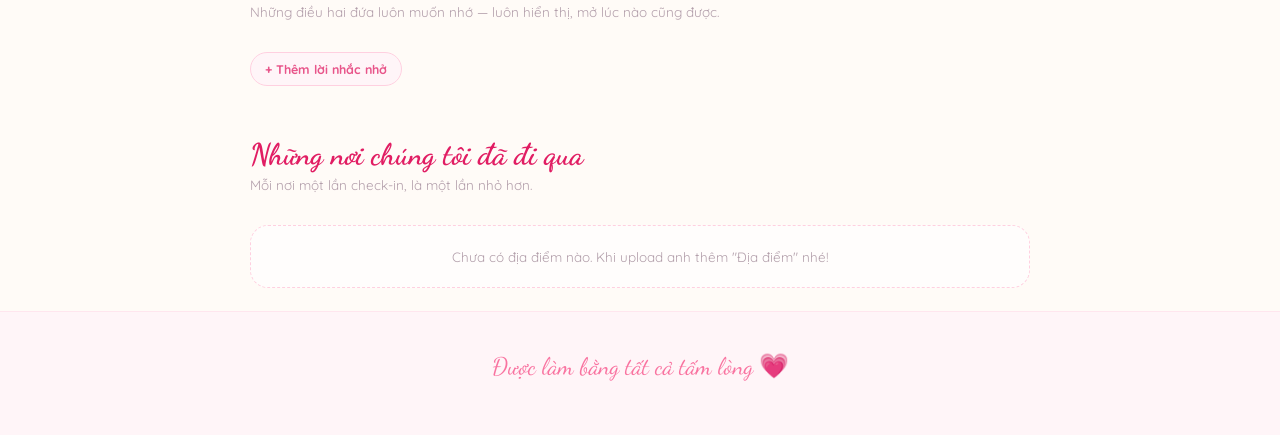
==== commit 3e5cdfc7: "fix: footer lich 2 dong, chu khong tran ra ngoai khung Co-authored-by: Cursor <cursoragent@cursor.co" ====
--- a/index.html
+++ b/index.html
@@ -11,7 +11,7 @@
   <link href="https://fonts.googleapis.com/css2?family=Quicksand:wght@400;500;600;700&family=Dancing+Script:wght@500;700&display=swap" rel="stylesheet">
 
   <link rel="stylesheet" href="style.css">
-  <link rel="stylesheet" href="datepicker.css">
+  <link rel="stylesheet" href="datepicker.css?v=2">
   <link rel="icon" href="data:image/svg+xml,<svg xmlns='http://www.w3.org/2000/svg' viewBox='0 0 100 100'><text y='.9em' font-size='90'>💕</text></svg>">
 </head>
 <body>
@@ -596,7 +596,7 @@
     <p class="footer-sub" id="footerSub"></p>
   </footer>
 
-  <script src="datepicker.js?v=6"></script>
+  <script src="datepicker.js?v=7"></script>
   <script src="features.js?v=16"></script>
   <script src="app.js?v=16"></script>
 </body>
--- a/datepicker.css
+++ b/datepicker.css
@@ -272,17 +272,30 @@
 }
 
 /* Thanh nút tắt bên dưới */
+/* Thanh nut tat ben duoi - 2 dong de chu khong tran ra ngoai khung */
 .vn-cal-footer {
-  display: flex !important;
-  align-items: center !important;
-  justify-content: space-between !important;
-  flex-wrap: nowrap !important;
-  gap: 4px !important;
+  display: grid !important;
+  grid-template-columns: 1fr 1fr !important;
+  align-items: center !important;
+  gap: 3px !important;
   margin: 10px 0 0 !important;
   padding: 8px 0 0 !important;
   border-top: 1px dashed #ffe5ec !important;
   height: auto !important;
   min-height: 0 !important;
+  width: 100% !important;
+  overflow: hidden !important;
+}
+
+/* Nut "Ngay hen ho" chiem 1 dong rieng, canh giua */
+.vn-cal-footer > .vn-cal-action-btn:first-child {
+  grid-column: 1 / -1 !important;
+  justify-self: center !important;
+  max-width: 100% !important;
+  overflow: hidden !important;
+  text-overflow: ellipsis !important;
+  display: block !important;
+  text-align: center !important;
 }
 
 .vn-cal-action-btn {
@@ -290,16 +303,21 @@
   border: none !important;
   outline: none !important;
   font-family: inherit !important;
-  font-size: 11.5px !important;
+  font-size: 11px !important;
   font-weight: 700 !important;
+  line-height: 1.3 !important;
   color: #ff4d6d !important;
   cursor: pointer !important;
-  padding: 4px 6px !important;
+  padding: 4px 4px !important;
   margin: 0 !important;
   border-radius: 8px !important;
   height: auto !important;
   min-height: 0 !important;
+  min-width: 0 !important;
+  max-width: 100% !important;
   white-space: nowrap !important;
+  overflow: hidden !important;
+  text-overflow: ellipsis !important;
   box-shadow: none !important;
   appearance: none !important;
   -webkit-appearance: none !important;
